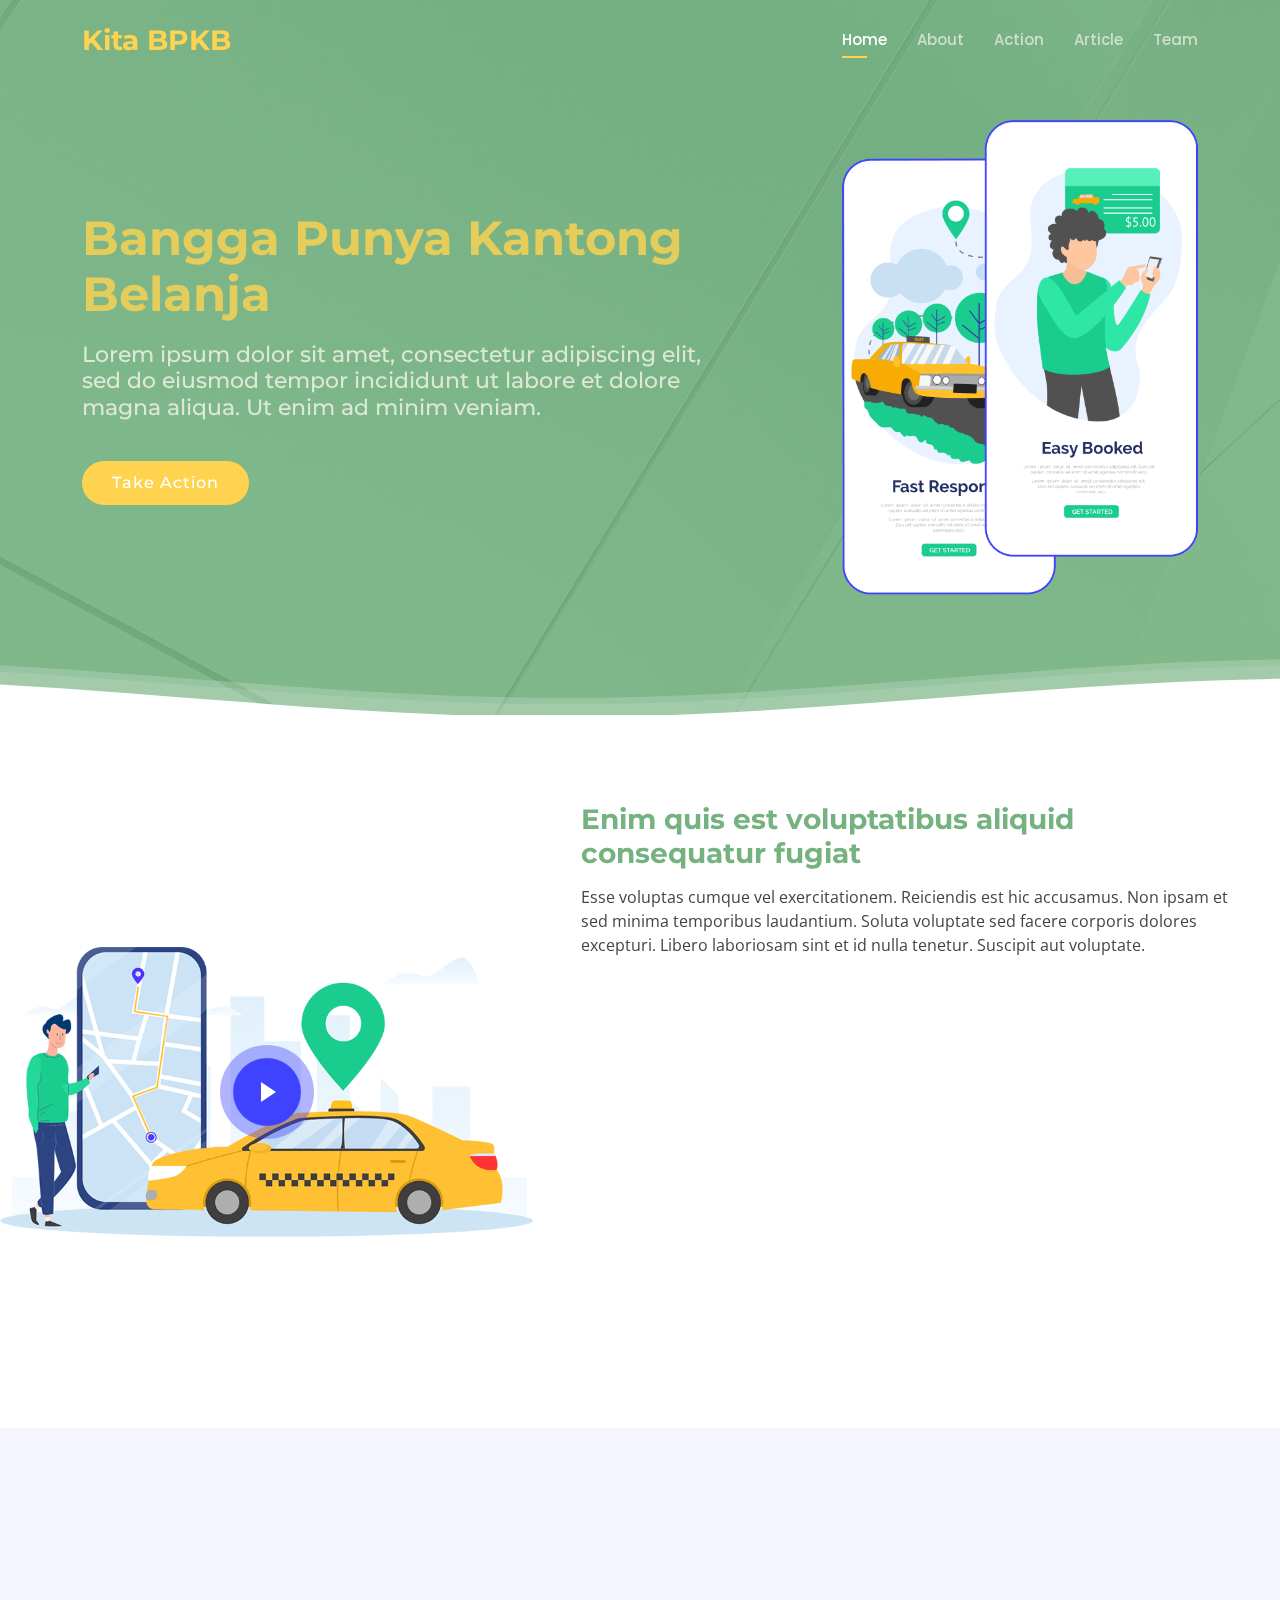
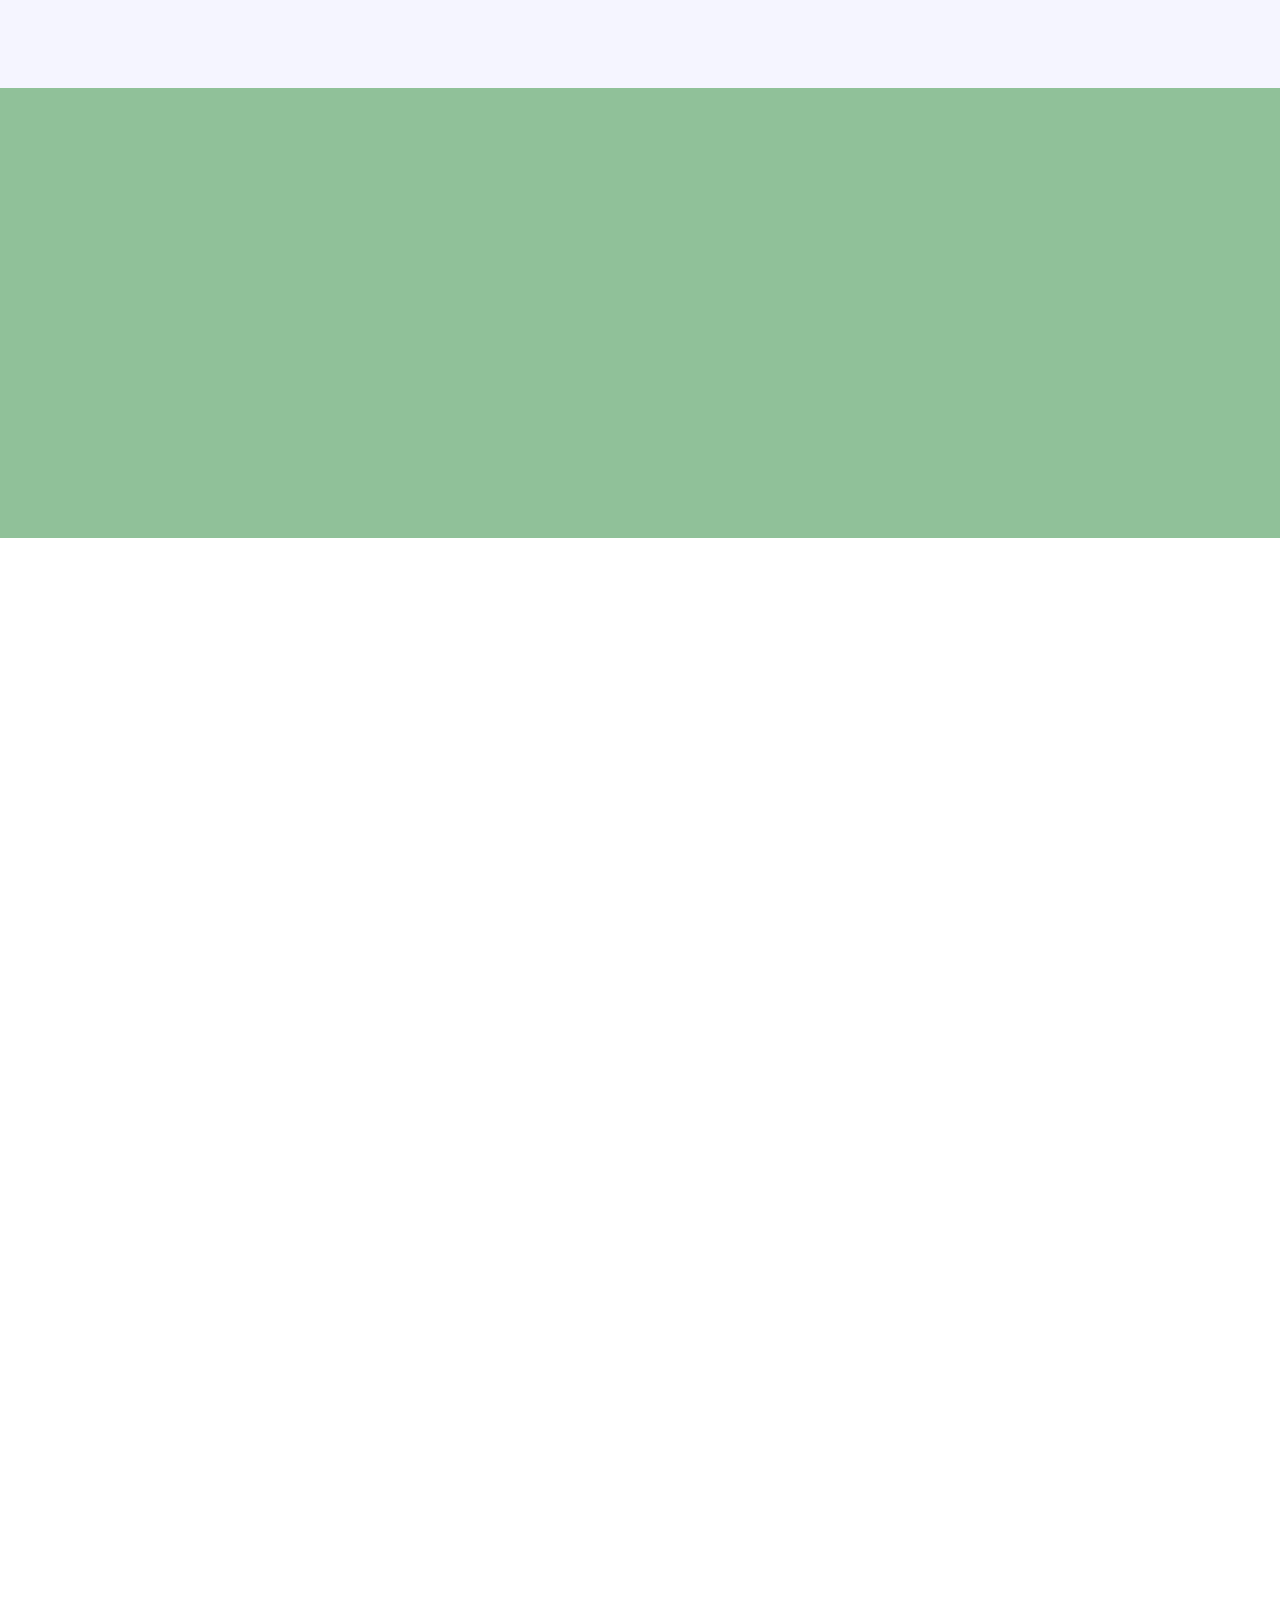
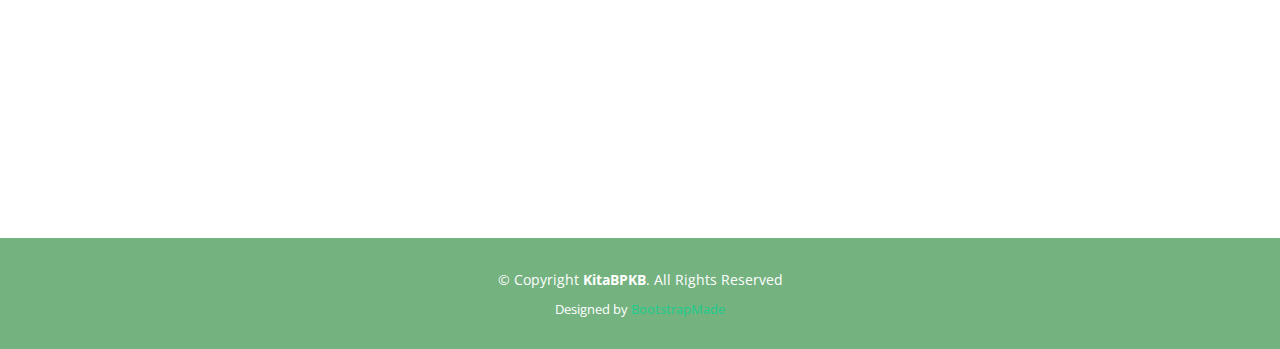
==== index.html @ fa5c8e80 "first commit" ====
<!DOCTYPE html>
<html lang="en">

<head>
  <meta charset="utf-8">
  <meta content="width=device-width, initial-scale=1.0" name="viewport">

  <title>Home-Kita BPKB</title>
  <meta content="" name="description">
  <meta content="" name="keywords">

  <!-- Favicons -->
  <link href="assets/img/favicon.png" rel="icon">
  <link href="assets/img/apple-touch-icon.png" rel="apple-touch-icon">

  <!-- Google Fonts -->
  <link href="https://fonts.googleapis.com/css?family=Open+Sans:300,300i,400,400i,600,600i,700,700i|Montserrat:300,300i,400,400i,500,500i,600,600i,700,700i|Poppins:300,300i,400,400i,500,500i,600,600i,700,700i" rel="stylesheet">

  <!-- Vendor CSS Files -->
  <link href="assets/vendor/aos/aos.css" rel="stylesheet">
  <link href="assets/vendor/bootstrap/css/bootstrap.min.css" rel="stylesheet">
  <link href="assets/vendor/bootstrap-icons/bootstrap-icons.css" rel="stylesheet">
  <link href="assets/vendor/boxicons/css/boxicons.min.css" rel="stylesheet">
  <link href="assets/vendor/glightbox/css/glightbox.min.css" rel="stylesheet">
  <link href="assets/vendor/remixicon/remixicon.css" rel="stylesheet">
  <link href="assets/vendor/swiper/swiper-bundle.min.css" rel="stylesheet">

  <!-- Template Main CSS File -->
  <link href="assets/css/style.css" rel="stylesheet">

  <!-- =======================================================
  * Template Name: Bootslander - v4.7.1
  * Template URL: https://bootstrapmade.com/bootslander-free-bootstrap-landing-page-template/
  * Author: BootstrapMade.com
  * License: https://bootstrapmade.com/license/
  ======================================================== -->
</head>

<body>

  <!-- ======= Header ======= -->
  <header id="header" class="fixed-top d-flex align-items-center header-transparent">
    <div class="container d-flex align-items-center justify-content-between">

      <div class="logo">
        <h1><a href="index.html"><span>Kita BPKB</span></a></h1>
        <!-- Uncomment below if you prefer to use an image logo -->
        <!-- <a href="index.html"><img src="assets/img/logo.png" alt="" class="img-fluid"></a>-->
      </div>

      <nav id="navbar" class="navbar">
        <ul>
          <li><a class="nav-link scrollto active" href="#hero">Home</a></li>
          <li><a class="nav-link scrollto" href="about.html">About</a></li>
          <li><a class="nav-link scrollto" href="action.html">Action</a></li>
          <li><a class="nav-link scrollto" href="article.html">Article</a></li>
          <li><a class="nav-link scrollto" href="#team">Team</a></li>
        </ul>
        <i class="bi bi-list mobile-nav-toggle"></i>
      </nav><!-- .navbar -->

    </div>
  </header><!-- End Header -->

  <!-- ======= Hero Section ======= -->
  <section id="hero">

    <div class="container">
      <div class="row justify-content-between">
        <div class="col-lg-7 pt-5 pt-lg-0 order-2 order-lg-1 d-flex align-items-center">
          <div data-aos="zoom-out">
            <h1>Bangga Punya Kantong Belanja</h1>
            <h3>Lorem ipsum dolor sit amet, consectetur adipiscing elit,
              sed do eiusmod tempor incididunt ut labore et dolore
              magna aliqua. Ut enim ad minim veniam.</h3>
            <div class="text-center text-lg-start">
              <a href="action.html" class="btn-get-started scrollto">Take Action</a>
            </div>
          </div>
        </div>
        <div class="col-lg-4 order-1 order-lg-2 hero-img" data-aos="zoom-out" data-aos-delay="300">
          <img src="assets/img/hero-img.png" class="img-fluid animated" alt="">
        </div>
      </div>
    </div>

    <svg class="hero-waves" xmlns="http://www.w3.org/2000/svg" xmlns:xlink="http://www.w3.org/1999/xlink" viewBox="0 24 150 28 " preserveAspectRatio="none">
      <defs>
        <path id="wave-path" d="M-160 44c30 0 58-18 88-18s 58 18 88 18 58-18 88-18 58 18 88 18 v44h-352z">
      </defs>
      <g class="wave1">
        <use xlink:href="#wave-path" x="50" y="3" fill="rgba(255,255,255, .1)">
      </g>
      <g class="wave2">
        <use xlink:href="#wave-path" x="50" y="0" fill="rgba(255,255,255, .2)">
      </g>
      <g class="wave3">
        <use xlink:href="#wave-path" x="50" y="9" fill="#fff">
      </g>
    </svg>

  </section><!-- End Hero -->

  <main id="main">

    <!-- ======= About Section ======= -->
    <section id="about" class="about">
      <div class="container-fluid">

        <div class="row">
          <div class="col-xl-5 col-lg-6 video-box d-flex justify-content-center align-items-stretch" data-aos="fade-right">
            <a href="https://www.youtube.com/watch?v=jDDaplaOz7Q" class="venobox play-btn mb-4" data-vbtype="video" data-autoplay="true"></a>
          </div>

          <div class="col-xl-7 col-lg-6 icon-boxes d-flex flex-column align-items-stretch justify-content-center py-5 px-lg-5" data-aos="fade-left">
            <h3>Enim quis est voluptatibus aliquid consequatur fugiat</h3>
            <p>Esse voluptas cumque vel exercitationem. Reiciendis est hic accusamus. Non ipsam et sed minima temporibus laudantium. Soluta voluptate sed facere corporis dolores excepturi. Libero laboriosam sint et id nulla tenetur. Suscipit aut voluptate.</p>

            <div class="icon-box" data-aos="zoom-in" data-aos-delay="100">
              <div class="icon"><i class="bx bx-fingerprint"></i></div>
              <h4 class="title"><a href="">Lorem Ipsum</a></h4>
              <p class="description">Voluptatum deleniti atque corrupti quos dolores et quas molestias excepturi sint occaecati cupiditate non provident</p>
            </div>

            <div class="icon-box" data-aos="zoom-in" data-aos-delay="200">
              <div class="icon"><i class="bx bx-gift"></i></div>
              <h4 class="title"><a href="">Nemo Enim</a></h4>
              <p class="description">At vero eos et accusamus et iusto odio dignissimos ducimus qui blanditiis praesentium voluptatum deleniti atque</p>
            </div>

            <div class="icon-box" data-aos="zoom-in" data-aos-delay="300">
              <div class="icon"><i class="bx bx-atom"></i></div>
              <h4 class="title"><a href="">Dine Pad</a></h4>
              <p class="description">Explicabo est voluptatum asperiores consequatur magnam. Et veritatis odit. Sunt aut deserunt minus aut eligendi omnis</p>
            </div>

          </div>
        </div>

      </div>
    </section><!-- End About Section -->

    <!-- ======= Features Section ======= -->
    <!-- End Features Section -->

    <!-- ======= Counts Section ======= -->
    <section id="counts" class="counts">
      <div class="container">

        <div class="row" data-aos="fade-up">

          <div class="col-lg-3 col-md-6">
            <div class="count-box">
              <i class="bi bi-emoji-smile"></i>
              <span data-purecounter-start="0" data-purecounter-end="232" data-purecounter-duration="1" class="purecounter"></span>
              <p>Happy Clients</p>
            </div>
          </div>

          <div class="col-lg-3 col-md-6 mt-5 mt-md-0">
            <div class="count-box">
              <i class="bi bi-journal-richtext"></i>
              <span data-purecounter-start="0" data-purecounter-end="521" data-purecounter-duration="1" class="purecounter"></span>
              <p>Projects</p>
            </div>
          </div>

          <div class="col-lg-3 col-md-6 mt-5 mt-lg-0">
            <div class="count-box">
              <i class="bi bi-headset"></i>
              <span data-purecounter-start="0" data-purecounter-end="1463" data-purecounter-duration="1" class="purecounter"></span>
              <p>Hours Of Support</p>
            </div>
          </div>

          <div class="col-lg-3 col-md-6 mt-5 mt-lg-0">
            <div class="count-box">
              <i class="bi bi-people"></i>
              <span data-purecounter-start="0" data-purecounter-end="15" data-purecounter-duration="1" class="purecounter"></span>
              <p>Hard Workers</p>
            </div>
          </div>

        </div>

      </div>
    </section><!-- End Counts Section -->

    <!-- ======= Details Section ======= -->
    <!-- End Details Section -->

    <!-- ======= Testimonials Section ======= -->
    <section id="testimonials" class="testimonials">
      <div class="container">

        <div class="testimonials-slider swiper" data-aos="fade-up" data-aos-delay="100">
          <div class="swiper-wrapper">

            <div class="swiper-slide">
              <div class="testimonial-item">
                <img src="assets/img/testimonials/arun.jpeg" class="testimonial-img" alt="">
                <h3>Arun Panrita</h3>
                <p>
                  <i class="bx bxs-quote-alt-left quote-icon-left"></i>
                  Tiap usaha kecil yang kita lakukan tentu bisa berdampak besar jika dilakukan bersama. Maka dari itu, ayo ikut campaign Bangga Punya Kantong Belanja!
                  <i class="bx bxs-quote-alt-right quote-icon-right"></i>
                </p>
              </div>
            </div><!-- End testimonial item -->

            <div class="swiper-slide">
              <div class="testimonial-item">
                <img src="assets/img/testimonials/bayu.jpg" class="testimonial-img" alt="">
                <h3>Bayu Hagai Baharrudin Yoesoef</h3>
                <p>
                  <i class="bx bxs-quote-alt-left quote-icon-left"></i>
                  Ayo kurangi penggunaan plastik dengan kantong belanja, No plastik, asik kok!
                  <i class="bx bxs-quote-alt-right quote-icon-right"></i>
                </p>
              </div>
            </div><!-- End testimonial item -->

            <div class="swiper-slide">
              <div class="testimonial-item">
                <img src="assets/img/testimonials/dyah.jpg" class="testimonial-img" alt="">
                <h3>Dewa Ayu Putu Dyah Widya Damayanti</h3>
                <p>
                  <i class="bx bxs-quote-alt-left quote-icon-left"></i>
                  Beralih menggunakan kantong belanja merupakan salah satu solusinya untuk bahaya dari kantong plastik sekali pakai. Kita semua dapat memulainya bersama, mulai hari ini, mulai dari sini, untuk bumi yang lebih baik.
                  <i class="bx bxs-quote-alt-right quote-icon-right"></i>
                </p>
              </div>
            </div><!-- End testimonial item -->

            <div class="swiper-slide">
              <div class="testimonial-item">
                <img src="assets/img/testimonials/rizkina.jpg" class="testimonial-img" alt="">
                <h3>Rizkina Hayyuni Putri</h3>
                <p>
                  <i class="bx bxs-quote-alt-left quote-icon-left"></i>
                  Aksi ini akan sangat bermanfaat untuk kamu, saya dan kita semua yang tinggal dan sangat memiliki ketergantungan terhadap bumi ini. Kalo bukan kita siapa lagi? Kalo bukan sekarang kapan lagi?
                  <i class="bx bxs-quote-alt-right quote-icon-right"></i>
                </p>
              </div>
            </div><!-- End testimonial item -->

            <div class="swiper-slide">
              <div class="testimonial-item">
                <img src="assets/img/testimonials/testimonials-5.jpg" class="testimonial-img" alt="">
                <h3>John Larson</h3>
                <h4>Entrepreneur</h4>
                <p>
                  <i class="bx bxs-quote-alt-left quote-icon-left"></i>
                  Quis quorum aliqua sint quem legam fore sunt eram irure aliqua veniam tempor noster veniam enim culpa labore duis sunt culpa nulla illum cillum fugiat legam esse veniam culpa fore nisi cillum quid.
                  <i class="bx bxs-quote-alt-right quote-icon-right"></i>
                </p>
              </div>
            </div><!-- End testimonial item -->

          </div>
          <div class="swiper-pagination"></div>
        </div>

      </div>
    </section><!-- End Testimonials Section -->

    <!-- ======= Team Section ======= -->
    <section id="team" class="team">
      <div class="container">

        <div class="section-title" data-aos="fade-up">
          <h2>Team</h2>
          <p>Kelompok 7</p>
        </div>

        <div class="row" data-aos="fade-left">

          <div class="col-lg-3 col-md-6">
            <div class="member" data-aos="zoom-in" data-aos-delay="100">
              <div class="pic"><img src="assets/img/team/tias.png" class="img-fluid" alt=""></div>
              <div class="member-info">
                <h4>Heri Prasetyoning Tias </h4>
                <span>Kakak Pendamping</span>
                <div class="social">
                  <a href="https://instagram.com/heriprasetyoning"><i class="bi bi-instagram"></i></a>
                  <a href="https://www.linkedin.com/in/heriprasetyoningtias/"><i class="bi bi-linkedin"></i></a>
                </div>
              </div>
            </div>
          </div>

          <div class="col-lg-3 col-md-6 mt-5 mt-md-0">
            <div class="member" data-aos="zoom-in" data-aos-delay="200">
              <div class="pic"><img src="assets/img/team/widi.jpg" class="img-fluid" alt=""></div>
              <div class="member-info">
                <h4>Widi Raihannisa</h4>
                <span>Divisi Skretariat</span>
                <div class="social">
                  <a href="https://instagram.com/widiraihann"><i class="bi bi-instagram"></i></a>
                  <a href="https://www.linkedin.com/in/widi-raihannisa-482a79229"><i class="bi bi-linkedin"></i></a>
                </div>
              </div>
            </div>
          </div>

          <div class="col-lg-3 col-md-6 mt-5 mt-lg-0">
            <div class="member" data-aos="zoom-in" data-aos-delay="300">
              <div class="pic"><img src="assets/img/team/maulana.png" class="img-fluid" alt=""></div>
              <div class="member-info">
                <h4>Muhammad Wahyu Maulana Fajri</h4>
                <span>Divisi Skretariat</span>
                <div class="social">
                  <a href="https://instagram.com/maul_ahlan"><i class="bi bi-instagram"></i></a>
                  <a href="https://www.linkedin.com/in/muhammad-wahyu-maulana-fajri-ab921b20b"><i class="bi bi-linkedin"></i></a>
                </div>
              </div>
            </div>
          </div>

          <div class="col-lg-3 col-md-6 mt-5 mt-lg-0">
            <div class="member" data-aos="zoom-in" data-aos-delay="400">
              <div class="pic"><img src="assets/img/team/dyah.png" class="img-fluid" alt=""></div>
              <div class="member-info">
                <h4>Dewa Ayu Putu Dyah Widya Damayanti</h4>
                <span>Divisi Program & Campaign</span>
                <div class="social">
                  <a href="https://instagram.com/dyahwidyadamayanti"><i class="bi bi-instagram"></i></a>
                  <a href="https://www.linkedin.com/in/dyah-widya-damayanti-30663021a/"><i class="bi bi-linkedin"></i></a>
                </div>
              </div>
            </div>
          </div>

        </div>
        <br>
        <div class="row" data-aos="fade-left">

          <div class="col-lg-3 col-md-6">
            <div class="member" data-aos="zoom-in" data-aos-delay="100">
              <div class="pic"><img src="assets/img/team/ulfa.png" class="img-fluid" alt=""></div>
              <div class="member-info">
                <h4>Ulfa</h4>
                <span>Divisi Program & Campaign</span>
                <div class="social">
                  <a href="#"><i class="bi bi-instagram"></i></a>
                  <a href="#"><i class="bi bi-linkedin"></i></a>
                </div>
              </div>
            </div>
          </div>

          <div class="col-lg-3 col-md-6 mt-5 mt-md-0">
            <div class="member" data-aos="zoom-in" data-aos-delay="200">
              <div class="pic"><img src="assets/img/team/teni.png" class="img-fluid" alt=""></div>
              <div class="member-info">
                <h4>Teni</h4>
                <span>Divisi Program & Campaign</span>
                <div class="social">
                  <a href="#"><i class="bi bi-instagram"></i></a>
                  <a href="#"><i class="bi bi-linkedin"></i></a>
                </div>
              </div>
            </div>
          </div>

          <div class="col-lg-3 col-md-6 mt-5 mt-lg-0">
            <div class="member" data-aos="zoom-in" data-aos-delay="300">
              <div class="pic"><img src="assets/img/team/bayu.jpg" class="img-fluid" alt=""></div>
              <div class="member-info">
                <h4>Bayu Hagai Baharrudin Yoesoef</h4>
                <span>Divisi Program & Campaign</span>
                <div class="social">
                  <a href="https://instagram.com/bayu.hagai"><i class="bi bi-instagram"></i></a>
                  <a href="https://www.linkedin.com/in/bayuhg"><i class="bi bi-linkedin"></i></a>
                </div>
              </div>
            </div>
          </div>

          <div class="col-lg-3 col-md-6 mt-5 mt-lg-0">
            <div class="member" data-aos="zoom-in" data-aos-delay="400">
              <div class="pic"><img src="assets/img/team/arun.png" class="img-fluid" alt=""></div>
              <div class="member-info">
                <h4>Arun Panrita</h4>
                <span>Divisi Content Creator</span>
                <div class="social">
                  <a href="https://www.instagram.com/arunway_/"><i class="bi bi-instagram"></i></a>
                  <a href="https://id.linkedin.com/in/arun-panrita-arifin-01a0a31b7"><i class="bi bi-linkedin"></i></a>
                </div>
              </div>
            </div>
          </div>

        </div>
      <br>
        <div class="row" data-aos="fade-left">
          <div class="col-lg-3 col-md-6">
            <div class="member" data-aos="zoom-in" data-aos-delay="100">
              <div class="pic"><img src="assets/img/team/wiguna.png" class="img-fluid" alt=""></div>
              <div class="member-info">
                <h4>Wiguna Yanas Arifandi</h4>
                <span>Divisi Content Creator</span>
                <div class="social">
                  <a href="https://www.instagram.com/wiguna_yanas/"><i class="bi bi-instagram"></i></a>
                  <a href="https://www.linkedin.com/in/wiguna-yanas-arifandi-415136157/"><i class="bi bi-linkedin"></i></a>
                </div>
              </div>
            </div>
          </div>
          <div class="col-lg-3 col-md-6">
            <div class="member" data-aos="zoom-in" data-aos-delay="100">
              <div class="pic"><img src="assets/img/team/rizkina.png" class="img-fluid" alt=""></div>
              <div class="member-info">
                <h4>Rizkina Hayyuni Putri</h4>
                <span>Divisi Website & IT Development</span>
                <div class="social">
                  <a href="https://www.instagram.com/rizkina_putrii/"><i class="bi bi-instagram"></i></a>
                  <a href="https://linkedin.com/in/rizkina-hayyuni/"><i class="bi bi-linkedin"></i></a>
                </div>
              </div>
            </div>
          </div>
        </div>
    </section><!-- End Team Section -->

    <!-- ======= Contact Section ======= -->
    <!-- End Contact Section -->

  </main><!-- End #main -->

  <!-- ======= Footer ======= -->
  <footer id="footer">
    <div class="container">
      <div class="copyright">
        &copy; Copyright <strong><span>KitaBPKB</span></strong>. All Rights Reserved
      </div>
      <div class="credits">
        <!-- All the links in the footer should remain intact. -->
        <!-- You can delete the links only if you purchased the pro version. -->
        <!-- Licensing information: https://bootstrapmade.com/license/ -->
        <!-- Purchase the pro version with working PHP/AJAX contact form: https://bootstrapmade.com/bootslander-free-bootstrap-landing-page-template/ -->
        Designed by <a href="https://bootstrapmade.com/">BootstrapMade</a>
      </div>
    </div>
  </footer><!-- End Footer -->

  <a href="#" class="back-to-top d-flex align-items-center justify-content-center"><i class="bi bi-arrow-up-short"></i></a>
  <div id="preloader"></div>

  <!-- Vendor JS Files -->
  <script src="assets/vendor/purecounter/purecounter.js"></script>
  <script src="assets/vendor/aos/aos.js"></script>
  <script src="assets/vendor/bootstrap/js/bootstrap.bundle.min.js"></script>
  <script src="assets/vendor/glightbox/js/glightbox.min.js"></script>
  <script src="assets/vendor/swiper/swiper-bundle.min.js"></script>
  <script src="assets/vendor/php-email-form/validate.js"></script>

  <!-- Template Main JS File -->
  <script src="assets/js/main.js"></script>

</body>

</html>
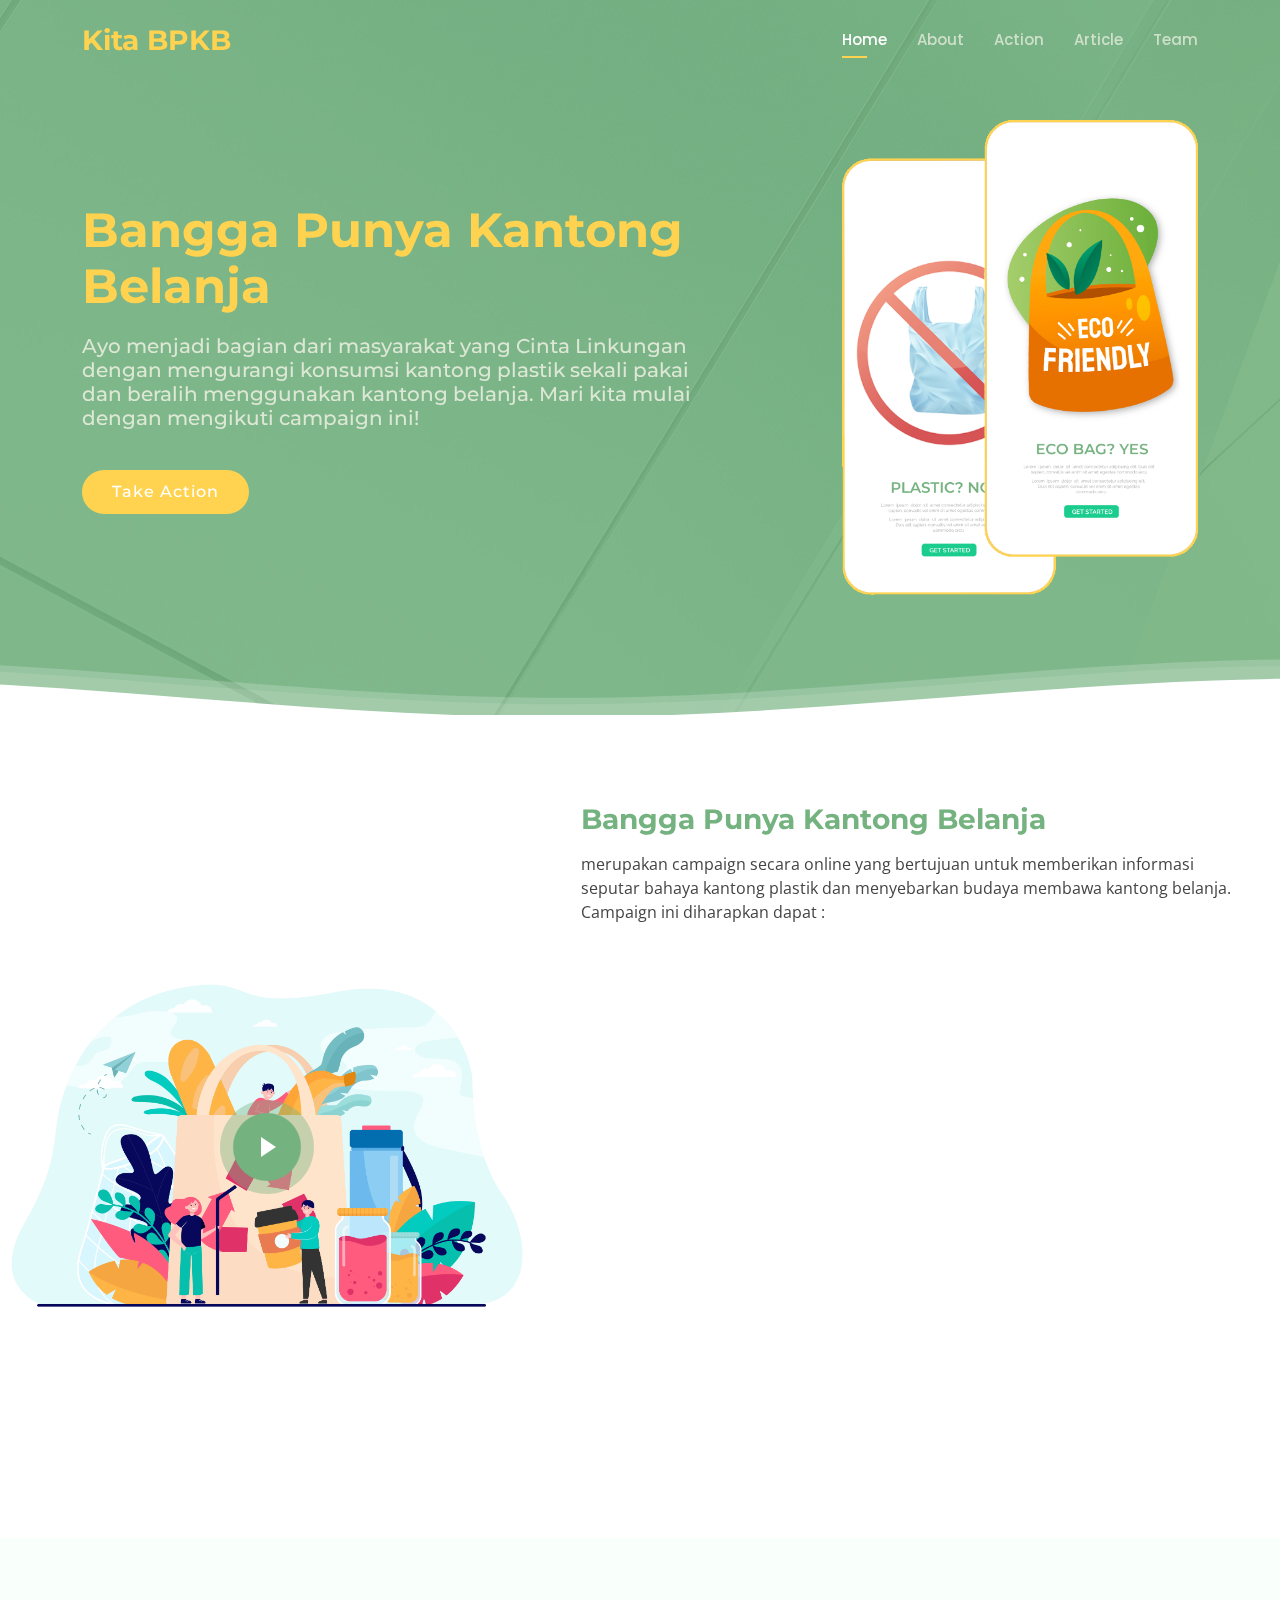
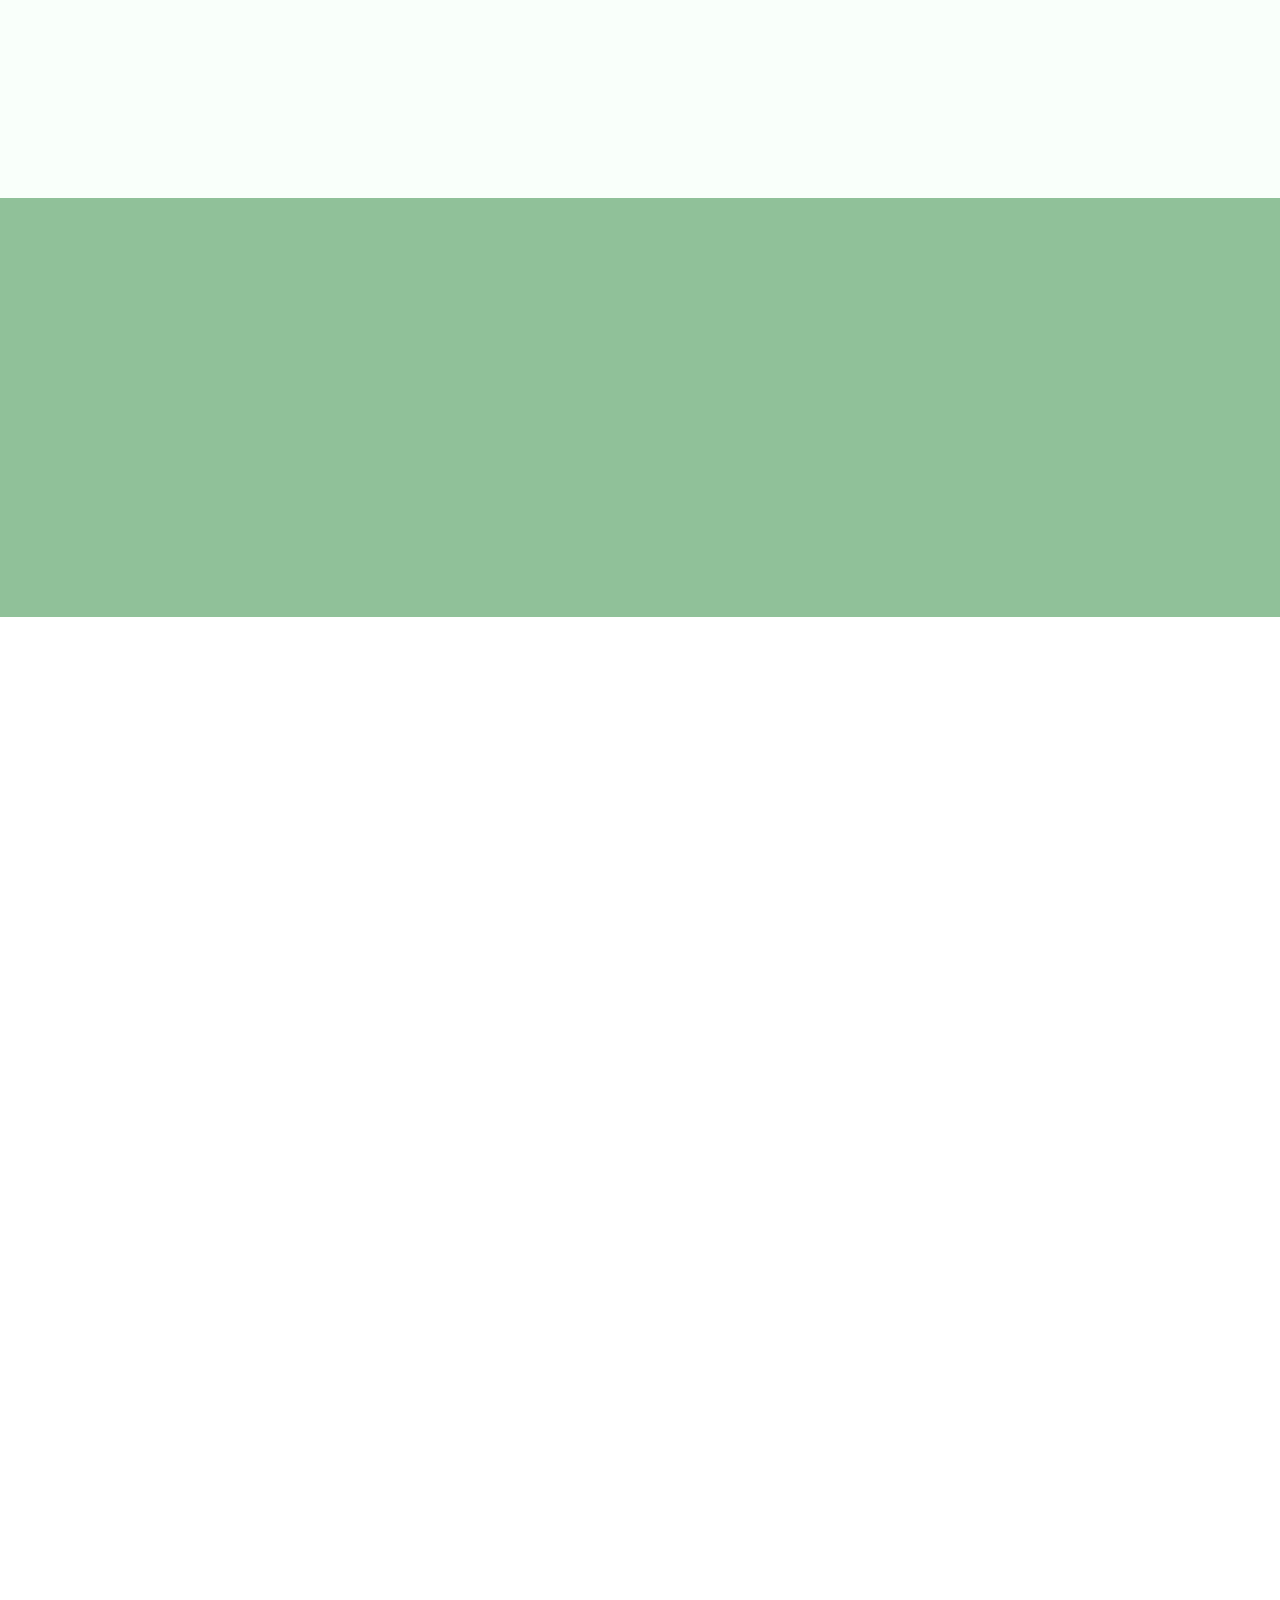
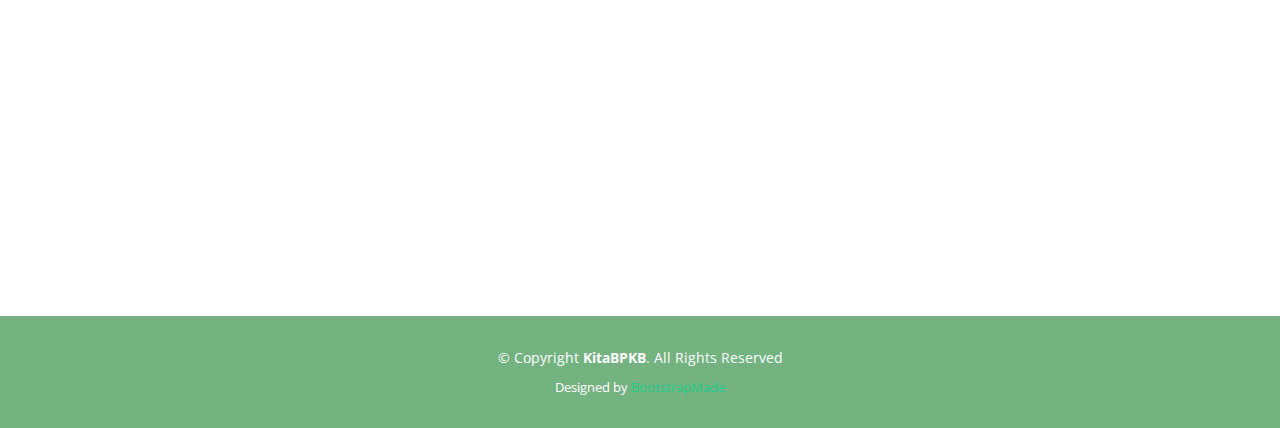
==== commit ad9f76ae: "complete all designs and information" ====
--- a/index.html
+++ b/index.html
@@ -70,9 +70,8 @@
         <div class="col-lg-7 pt-5 pt-lg-0 order-2 order-lg-1 d-flex align-items-center">
           <div data-aos="zoom-out">
             <h1>Bangga Punya Kantong Belanja</h1>
-            <h3>Lorem ipsum dolor sit amet, consectetur adipiscing elit,
-              sed do eiusmod tempor incididunt ut labore et dolore
-              magna aliqua. Ut enim ad minim veniam.</h3>
+            <h3>Ayo menjadi bagian dari masyarakat yang Cinta Linkungan dengan mengurangi konsumsi kantong plastik sekali pakai dan 
+              beralih menggunakan kantong belanja. Mari kita mulai dengan mengikuti campaign ini!</h3>
             <div class="text-center text-lg-start">
               <a href="action.html" class="btn-get-started scrollto">Take Action</a>
             </div>
@@ -109,29 +108,41 @@
 
         <div class="row">
           <div class="col-xl-5 col-lg-6 video-box d-flex justify-content-center align-items-stretch" data-aos="fade-right">
-            <a href="https://www.youtube.com/watch?v=jDDaplaOz7Q" class="venobox play-btn mb-4" data-vbtype="video" data-autoplay="true"></a>
+            <a href="https://www.youtube.com/watch?v=EKRm9Id6mmA" target="_blank" class="venobox play-btn mb-4" data-vbtype="video" data-autoplay="true"></a>
           </div>
 
           <div class="col-xl-7 col-lg-6 icon-boxes d-flex flex-column align-items-stretch justify-content-center py-5 px-lg-5" data-aos="fade-left">
-            <h3>Enim quis est voluptatibus aliquid consequatur fugiat</h3>
-            <p>Esse voluptas cumque vel exercitationem. Reiciendis est hic accusamus. Non ipsam et sed minima temporibus laudantium. Soluta voluptate sed facere corporis dolores excepturi. Libero laboriosam sint et id nulla tenetur. Suscipit aut voluptate.</p>
+            <h3>Bangga Punya Kantong Belanja</h3>
+            <p>merupakan campaign secara online yang bertujuan untuk memberikan informasi seputar bahaya kantong plastik dan 
+              menyebarkan budaya membawa kantong belanja.
+              Campaign ini diharapkan dapat :</p>
 
             <div class="icon-box" data-aos="zoom-in" data-aos-delay="100">
-              <div class="icon"><i class="bx bx-fingerprint"></i></div>
-              <h4 class="title"><a href="">Lorem Ipsum</a></h4>
-              <p class="description">Voluptatum deleniti atque corrupti quos dolores et quas molestias excepturi sint occaecati cupiditate non provident</p>
+              <div class="icon"><i class="bx bx-no-entry"></i></div>
+              <h4 class="title"><a href="">Mengedukasi masyarakat tentang bahaya kantong plastik</a></h4>
+              <p class="description">
+                Salah satu penyebab utama perubahan iklim adalah plastik, salah satu plastik yang sering dipakai oleh masyarakat  
+                adalah kantong plastik. Sampah plastik seperti kantong plastik memerlukan waktu 10-450 tahun untuk terurai. Tentunya 
+                dalam waktu yang sangat lama tersebut banyak sekali bahaya yang dapat terjadi akibat sampah kantong plastik tersebut.
+              </p>
             </div>
 
             <div class="icon-box" data-aos="zoom-in" data-aos-delay="200">
-              <div class="icon"><i class="bx bx-gift"></i></div>
-              <h4 class="title"><a href="">Nemo Enim</a></h4>
-              <p class="description">At vero eos et accusamus et iusto odio dignissimos ducimus qui blanditiis praesentium voluptatum deleniti atque</p>
+              <div class="icon"><i class="bx bx-shopping-bag"></i></div>
+              <h4 class="title"><a href="">Mengajak masyarakat untuk memiliki kantong belanja</a></h4>
+              <p class="description">
+                Kantong belanja adalah solusi untuk menghindari dan mengurangi bahaya sampah kantong plastik di masa depan. Dengan 
+                membawa kantong belanja sendiri pada saat berbelanja tentu saja akan mengurangi penggunaan kantong plastik sekali pakai.
+              </p>
             </div>
 
             <div class="icon-box" data-aos="zoom-in" data-aos-delay="300">
-              <div class="icon"><i class="bx bx-atom"></i></div>
-              <h4 class="title"><a href="">Dine Pad</a></h4>
-              <p class="description">Explicabo est voluptatum asperiores consequatur magnam. Et veritatis odit. Sunt aut deserunt minus aut eligendi omnis</p>
+              <div class="icon"><i class="bx bx-shape-circle"></i></div>
+              <h4 class="title"><a href="">Menanamkan budaya membawa kantong belanja</a></h4>
+              <p class="description">
+                Apabila masyarakat sudah terbiasa menggunakan kantong belanja maka hal tersebut tentu saja akan memberikan dampak 
+                yang sangat baik bagi bumi kita di masa depan.
+              </p>
             </div>
 
           </div>
@@ -151,33 +162,33 @@
 
           <div class="col-lg-3 col-md-6">
             <div class="count-box">
-              <i class="bi bi-emoji-smile"></i>
-              <span data-purecounter-start="0" data-purecounter-end="232" data-purecounter-duration="1" class="purecounter"></span>
-              <p>Happy Clients</p>
+              <i class="bi bi-instagram"></i>
+              <span data-purecounter-start="0" data-purecounter-end="39" data-purecounter-duration="1" class="purecounter"></span>
+              <p>Followers</p>
             </div>
           </div>
 
           <div class="col-lg-3 col-md-6 mt-5 mt-md-0">
             <div class="count-box">
-              <i class="bi bi-journal-richtext"></i>
-              <span data-purecounter-start="0" data-purecounter-end="521" data-purecounter-duration="1" class="purecounter"></span>
-              <p>Projects</p>
+              <i class="bi bi-heart"></i>
+              <span data-purecounter-start="0" data-purecounter-end="100" data-purecounter-duration="1" class="purecounter"></span>
+              <p>Likes</p>
             </div>
           </div>
 
           <div class="col-lg-3 col-md-6 mt-5 mt-lg-0">
             <div class="count-box">
-              <i class="bi bi-headset"></i>
-              <span data-purecounter-start="0" data-purecounter-end="1463" data-purecounter-duration="1" class="purecounter"></span>
-              <p>Hours Of Support</p>
+              <i class="bi bi-eye"></i>
+              <span data-purecounter-start="0" data-purecounter-end="115" data-purecounter-duration="1" class="purecounter"></span>
+              <p>Views</p>
             </div>
           </div>
 
           <div class="col-lg-3 col-md-6 mt-5 mt-lg-0">
             <div class="count-box">
-              <i class="bi bi-people"></i>
-              <span data-purecounter-start="0" data-purecounter-end="15" data-purecounter-duration="1" class="purecounter"></span>
-              <p>Hard Workers</p>
+              <i class="bi bi-pencil"></i>
+              <span data-purecounter-start="0" data-purecounter-end="37" data-purecounter-duration="1" class="purecounter"></span>
+              <p>Interaction</p>
             </div>
           </div>
 
@@ -210,7 +221,7 @@
 
             <div class="swiper-slide">
               <div class="testimonial-item">
-                <img src="assets/img/testimonials/bayu.jpg" class="testimonial-img" alt="">
+                <img src="assets/img/testimonials/Bayu.jpg" class="testimonial-img" alt="">
                 <h3>Bayu Hagai Baharrudin Yoesoef</h3>
                 <p>
                   <i class="bx bxs-quote-alt-left quote-icon-left"></i>
@@ -246,12 +257,11 @@
 
             <div class="swiper-slide">
               <div class="testimonial-item">
-                <img src="assets/img/testimonials/testimonials-5.jpg" class="testimonial-img" alt="">
-                <h3>John Larson</h3>
-                <h4>Entrepreneur</h4>
+                <img src="assets/img/testimonials/Wiguna.jpg" class="testimonial-img" alt="">
+                <h3>Wiguna Yanas Arifandi</h3>
                 <p>
                   <i class="bx bxs-quote-alt-left quote-icon-left"></i>
-                  Quis quorum aliqua sint quem legam fore sunt eram irure aliqua veniam tempor noster veniam enim culpa labore duis sunt culpa nulla illum cillum fugiat legam esse veniam culpa fore nisi cillum quid.
+                  Jika kita peduli dengan lingkungan sekitar, kurangi penggunaan plastik sekali pakai. mari kita bergabung bersama dengan mengikuti campaign BPKB supaya gerakan kantong belanja ini dapat dijangkau oleh masyarakat luas.
                   <i class="bx bxs-quote-alt-right quote-icon-right"></i>
                 </p>
               </div>
@@ -291,7 +301,7 @@
 
           <div class="col-lg-3 col-md-6 mt-5 mt-md-0">
             <div class="member" data-aos="zoom-in" data-aos-delay="200">
-              <div class="pic"><img src="assets/img/team/widi.jpg" class="img-fluid" alt=""></div>
+              <div class="pic"><img src="assets/img/team/Widi.jpg" class="img-fluid" alt=""></div>
               <div class="member-info">
                 <h4>Widi Raihannisa</h4>
                 <span>Divisi Skretariat</span>
@@ -365,7 +375,7 @@
 
           <div class="col-lg-3 col-md-6 mt-5 mt-lg-0">
             <div class="member" data-aos="zoom-in" data-aos-delay="300">
-              <div class="pic"><img src="assets/img/team/bayu.jpg" class="img-fluid" alt=""></div>
+              <div class="pic"><img src="assets/img/team/Bayu.jpg" class="img-fluid" alt=""></div>
               <div class="member-info">
                 <h4>Bayu Hagai Baharrudin Yoesoef</h4>
                 <span>Divisi Program & Campaign</span>
@@ -396,7 +406,7 @@
         <div class="row" data-aos="fade-left">
           <div class="col-lg-3 col-md-6">
             <div class="member" data-aos="zoom-in" data-aos-delay="100">
-              <div class="pic"><img src="assets/img/team/wiguna.png" class="img-fluid" alt=""></div>
+              <div class="pic"><img src="assets/img/team/Wiguna.png" class="img-fluid" alt=""></div>
               <div class="member-info">
                 <h4>Wiguna Yanas Arifandi</h4>
                 <span>Divisi Content Creator</span>
--- a/assets/css/style.css
+++ b/assets/css/style.css
@@ -46,7 +46,7 @@
   position: fixed;
   top: calc(50% - 30px);
   left: calc(50% - 30px);
-  border: 6px solid #1acc8d;
+  border: 6px solid #74B27F;
   border-top-color: #d2f9eb;
   border-radius: 50%;
   width: 60px;
@@ -82,7 +82,7 @@
   right: 15px;
   bottom: 15px;
   z-index: 996;
-  background: #1acc8d;
+  background: #74B27F;
   width: 40px;
   height: 40px;
   border-radius: 50px;
@@ -94,7 +94,7 @@
   line-height: 0;
 }
 .back-to-top:hover {
-  background: #2be4a2;
+  background: #599163;
   color: #fff;
 }
 .back-to-top.active {
@@ -369,7 +369,7 @@
   font-size: 48px;
   font-weight: 700;
   line-height: 56px;
-  color: rgba(255, 211, 80, 0.8);
+  color: rgba(255, 211, 80, 1);
 }
 #hero h1 span {
   color: #fff;
@@ -378,7 +378,7 @@
 #hero h3 {
   color: rgba(245, 244, 232, 0.8);
   margin-bottom: 40px;
-  font-size: 22px;
+  font-size: 20px;
 }
 #hero .btn-get-started {
   font-family: "Montserrat", sans-serif;
@@ -683,14 +683,14 @@
   font-size: 14px;
 }
 .about .video-box {
-  background: url("../img/about.png") center center no-repeat;
+  background: url("../img/aboutt.jpg") center center no-repeat;
   background-size: contain;
   min-height: 300px;
 }
 .about .play-btn {
   width: 94px;
   height: 94px;
-  background: radial-gradient(#3f43fd 50%, rgba(63, 67, 253, 0.4) 52%);
+  background: radial-gradient(#74B27F 50%, rgba(116, 178, 127, 0.4) 52%);
   border-radius: 50%;
   display: block;
   position: absolute;
@@ -729,13 +729,13 @@
   animation-timing-function: steps;
   opacity: 1;
   border-radius: 50%;
-  border: 5px solid rgba(63, 67, 253, 0.7);
+  border: 5px solid rgba(116, 178, 127, 0.7);
   top: -15%;
   left: -15%;
   background: rgba(198, 16, 0, 0);
 }
 .about .play-btn:hover::after {
-  border-left: 15px solid #3f43fd;
+  border-left: 15px solid #74B27F;
   transform: scale(20);
 }
 .about .play-btn:hover::before {
@@ -815,7 +815,7 @@
 # Counts
 --------------------------------------------------------------*/
 .counts {
-  background: #f5f5ff;
+  background: #f9fffa;
   padding: 70px 0 60px;
 }
 .counts .count-box {
@@ -879,7 +879,7 @@
   padding-right: 4px;
   color: rgb(20, 155, 108);
 }
-.details .content p:last-child {
+.details  .content p:last-child {
   margin-bottom: 0;
 }
 
@@ -1136,7 +1136,7 @@
   transition: 0.3s;
 }
 .pricing .btn-buy:hover {
-  background: rgb(20, 151, 105);
+  background: #599163;
 }
 .pricing .featured h3 {
   color: #fff;
@@ -1479,4 +1479,4 @@
   #footer .footer-top .footer-info {
     margin: -20px 0 30px 0;
   }
-}+}
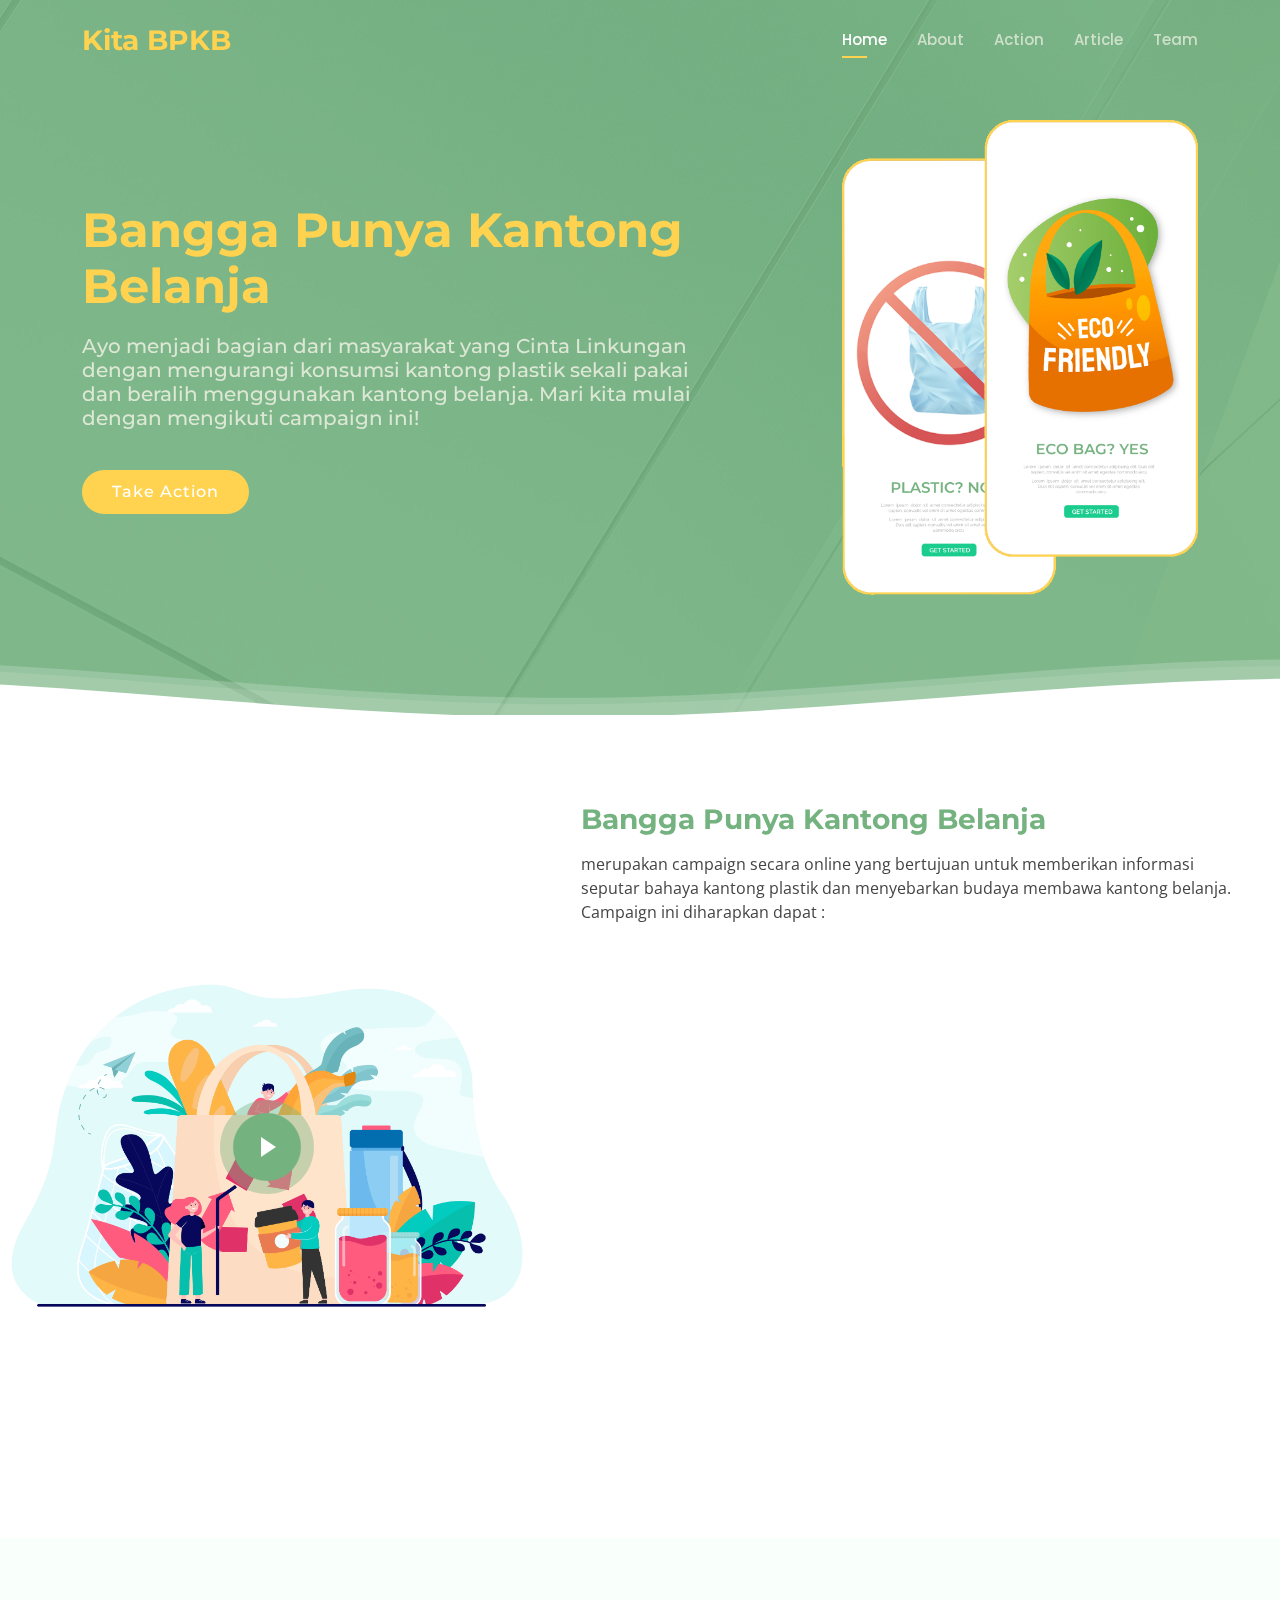
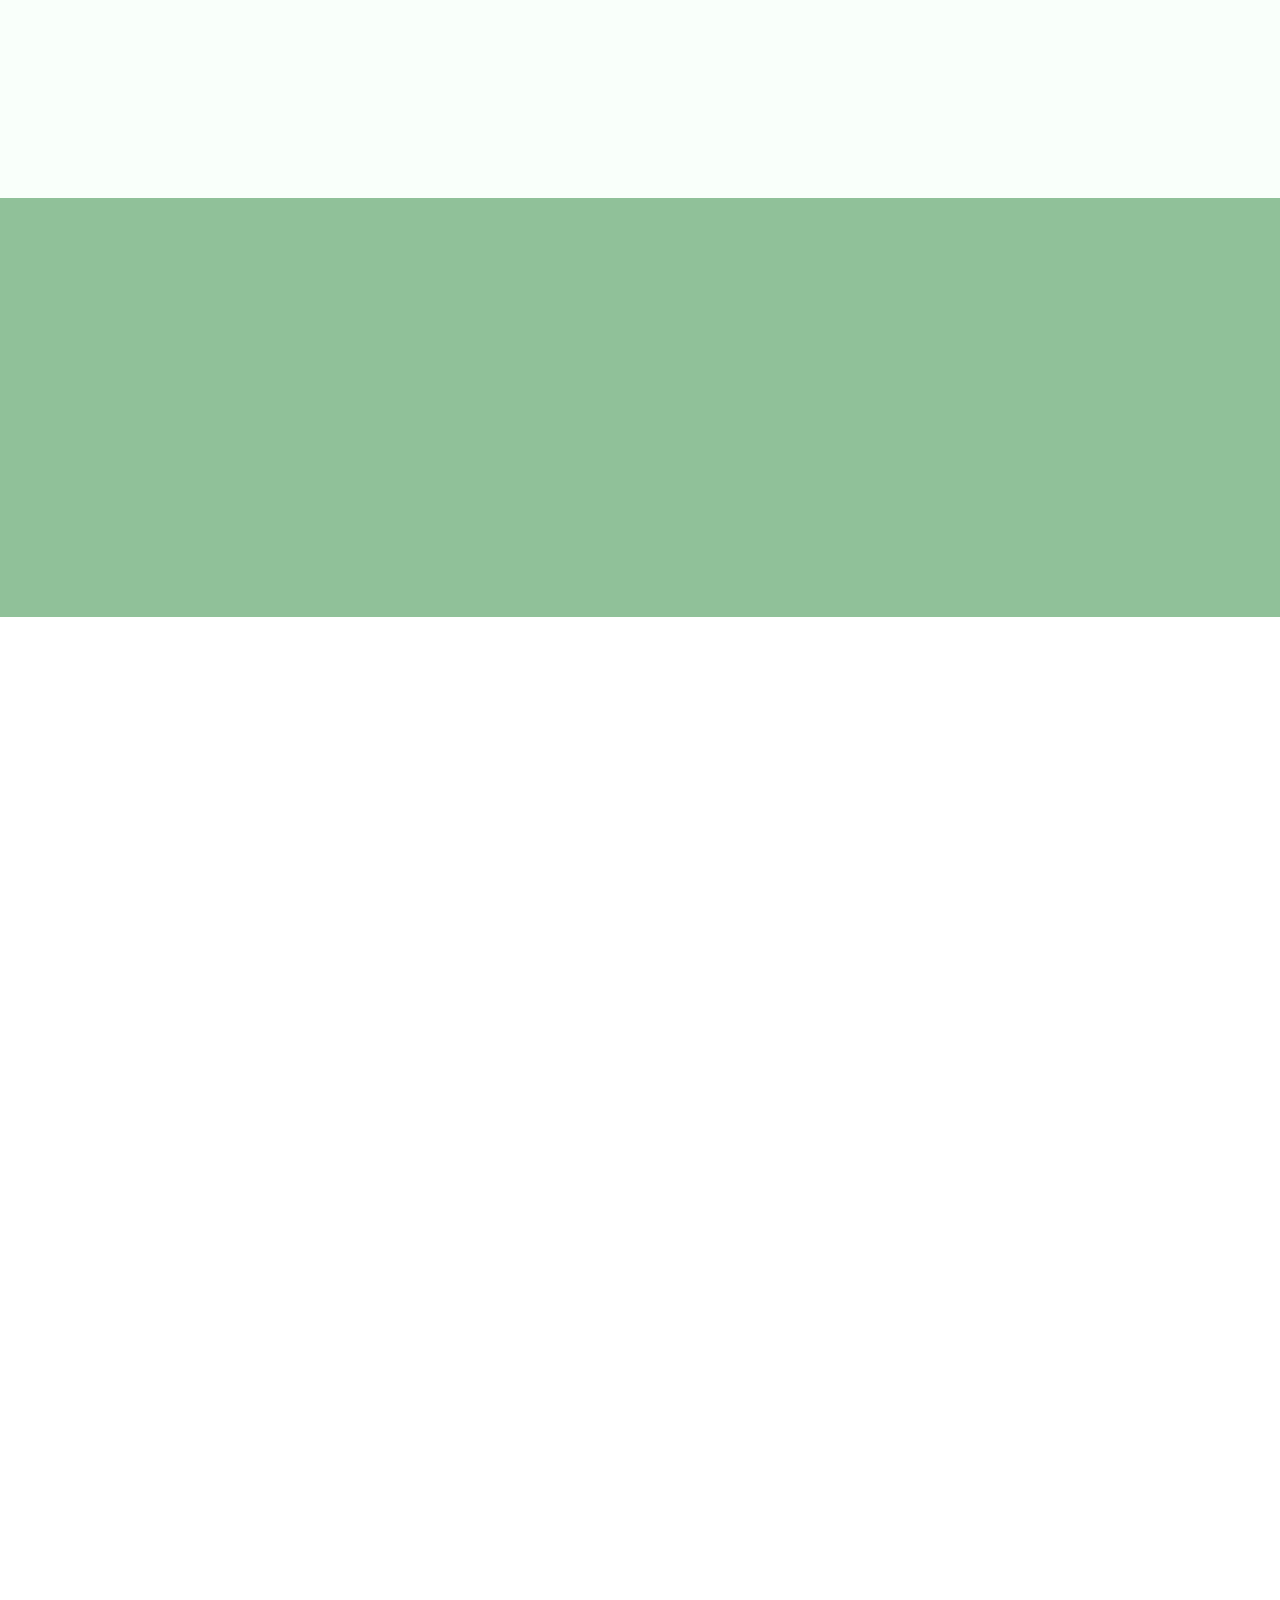
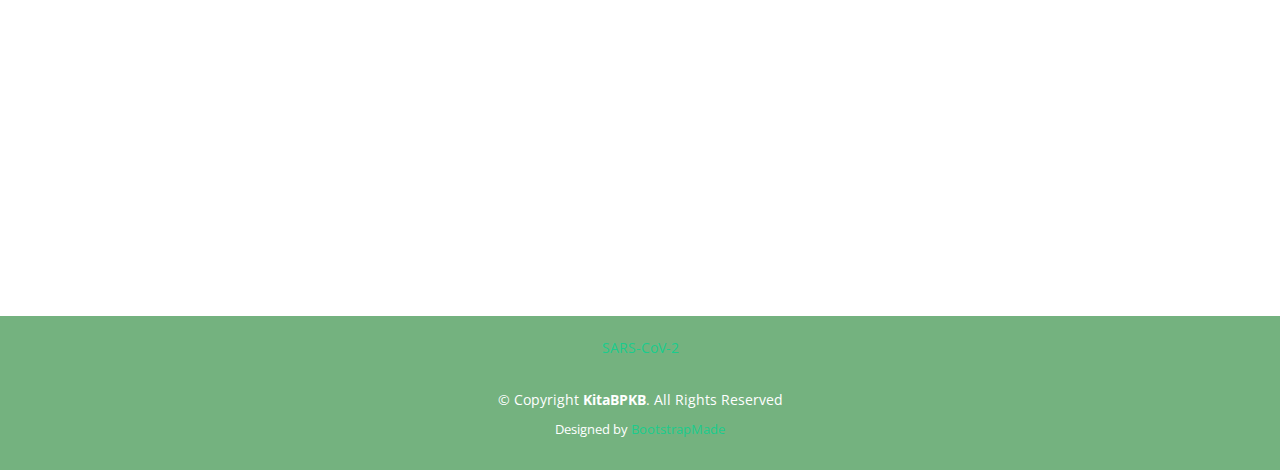
==== commit 7784eeac: "add visitor counters" ====
--- a/index.html
+++ b/index.html
@@ -163,7 +163,7 @@
           <div class="col-lg-3 col-md-6">
             <div class="count-box">
               <i class="bi bi-instagram"></i>
-              <span data-purecounter-start="0" data-purecounter-end="39" data-purecounter-duration="1" class="purecounter"></span>
+              <span data-purecounter-start="0" data-purecounter-end="41" data-purecounter-duration="1" class="purecounter"></span>
               <p>Followers</p>
             </div>
           </div>
@@ -171,7 +171,7 @@
           <div class="col-lg-3 col-md-6 mt-5 mt-md-0">
             <div class="count-box">
               <i class="bi bi-heart"></i>
-              <span data-purecounter-start="0" data-purecounter-end="100" data-purecounter-duration="1" class="purecounter"></span>
+              <span data-purecounter-start="0" data-purecounter-end="197" data-purecounter-duration="1" class="purecounter"></span>
               <p>Likes</p>
             </div>
           </div>
@@ -179,7 +179,7 @@
           <div class="col-lg-3 col-md-6 mt-5 mt-lg-0">
             <div class="count-box">
               <i class="bi bi-eye"></i>
-              <span data-purecounter-start="0" data-purecounter-end="115" data-purecounter-duration="1" class="purecounter"></span>
+              <span data-purecounter-start="0" data-purecounter-end="205" data-purecounter-duration="1" class="purecounter"></span>
               <p>Views</p>
             </div>
           </div>
@@ -193,6 +193,11 @@
           </div>
 
         </div>
+        <!-- <div class="row" data-aos="fade-up">
+          <div class="col-lg-10 col-md-6">
+            
+          </div>
+        </div> -->
 
       </div>
     </section><!-- End Counts Section -->
@@ -304,7 +309,7 @@
               <div class="pic"><img src="assets/img/team/Widi.jpg" class="img-fluid" alt=""></div>
               <div class="member-info">
                 <h4>Widi Raihannisa</h4>
-                <span>Divisi Skretariat</span>
+                <span>Divisi Sekretariat</span>
                 <div class="social">
                   <a href="https://instagram.com/widiraihann"><i class="bi bi-instagram"></i></a>
                   <a href="https://www.linkedin.com/in/widi-raihannisa-482a79229"><i class="bi bi-linkedin"></i></a>
@@ -318,7 +323,7 @@
               <div class="pic"><img src="assets/img/team/maulana.png" class="img-fluid" alt=""></div>
               <div class="member-info">
                 <h4>Muhammad Wahyu Maulana Fajri</h4>
-                <span>Divisi Skretariat</span>
+                <span>Divisi Sekretariat</span>
                 <div class="social">
                   <a href="https://instagram.com/maul_ahlan"><i class="bi bi-instagram"></i></a>
                   <a href="https://www.linkedin.com/in/muhammad-wahyu-maulana-fajri-ab921b20b"><i class="bi bi-linkedin"></i></a>
@@ -441,6 +446,11 @@
   <!-- ======= Footer ======= -->
   <footer id="footer">
     <div class="container">
+      <br>
+      <div class="text-center">
+        <a href='https://www.symptoma.cz/cs/info/covid-19#info'>SARS-CoV-2</a> <script type='text/javascript' src='https://www.freevisitorcounters.com/auth.php?id=cea1210e75bdba047a240559a74f1d7c809a4fd3'></script>
+        <script type="text/javascript" src="https://www.freevisitorcounters.com/en/home/counter/919361/t/7"></script>
+      </div>
       <div class="copyright">
         &copy; Copyright <strong><span>KitaBPKB</span></strong>. All Rights Reserved
       </div>
--- a/assets/css/style.css
+++ b/assets/css/style.css
@@ -573,6 +573,15 @@
   font-family: "Poppins", sans-serif;
   color: #74B27F;
 }
+.sec-title p {
+  margin: 0;
+  margin: 0;
+  font-size: 25px;
+  font-weight: 700;
+  text-transform: uppercase;
+  font-family: "Poppins", sans-serif;
+  color: #74B27F;
+}
 
 /*--------------------------------------------------------------
 # Breadcrumbs
@@ -683,7 +692,7 @@
   font-size: 14px;
 }
 .about .video-box {
-  background: url("../img/aboutt.jpg") center center no-repeat;
+  background: url("../img/about.jpg") center center no-repeat;
   background-size: contain;
   min-height: 300px;
 }
@@ -1347,6 +1356,55 @@
 }
 
 /*--------------------------------------------------------------
+# Article
+--------------------------------------------------------------*/
+.article {
+  padding: 40px 0 0 0;
+}
+
+.article p{
+  text-align: justify;
+  text-justify: inter-word;
+}
+
+.article h3 {
+  font-size: 20px;
+  font-weight: 700;
+  color: #74B27F;
+  margin-bottom: 15px;
+}
+
+.article h5 {
+  font-size: 16px;
+  font-weight: 700;
+  margin-bottom: 15px;
+}
+
+.sec-title p {
+  margin: 0;
+  margin: 0;
+  font-size: 25px;
+  font-weight: 700;
+  text-transform: none;
+  font-family: "Poppins", sans-serif;
+  color: #74B27F;
+}
+
+.imgsource {
+  position: relative;
+}
+
+/* Bottom right text */
+.imgsource .text-block {
+  position: absolute;
+  bottom: 1px;
+  right: 5px;
+  background-color: rgba(0, 0, 0, 0.7);
+  color: white;
+  font-size: 11px;
+}
+
+/*--------------------------------------------------------------
 # Footer
 --------------------------------------------------------------*/
 #footer {
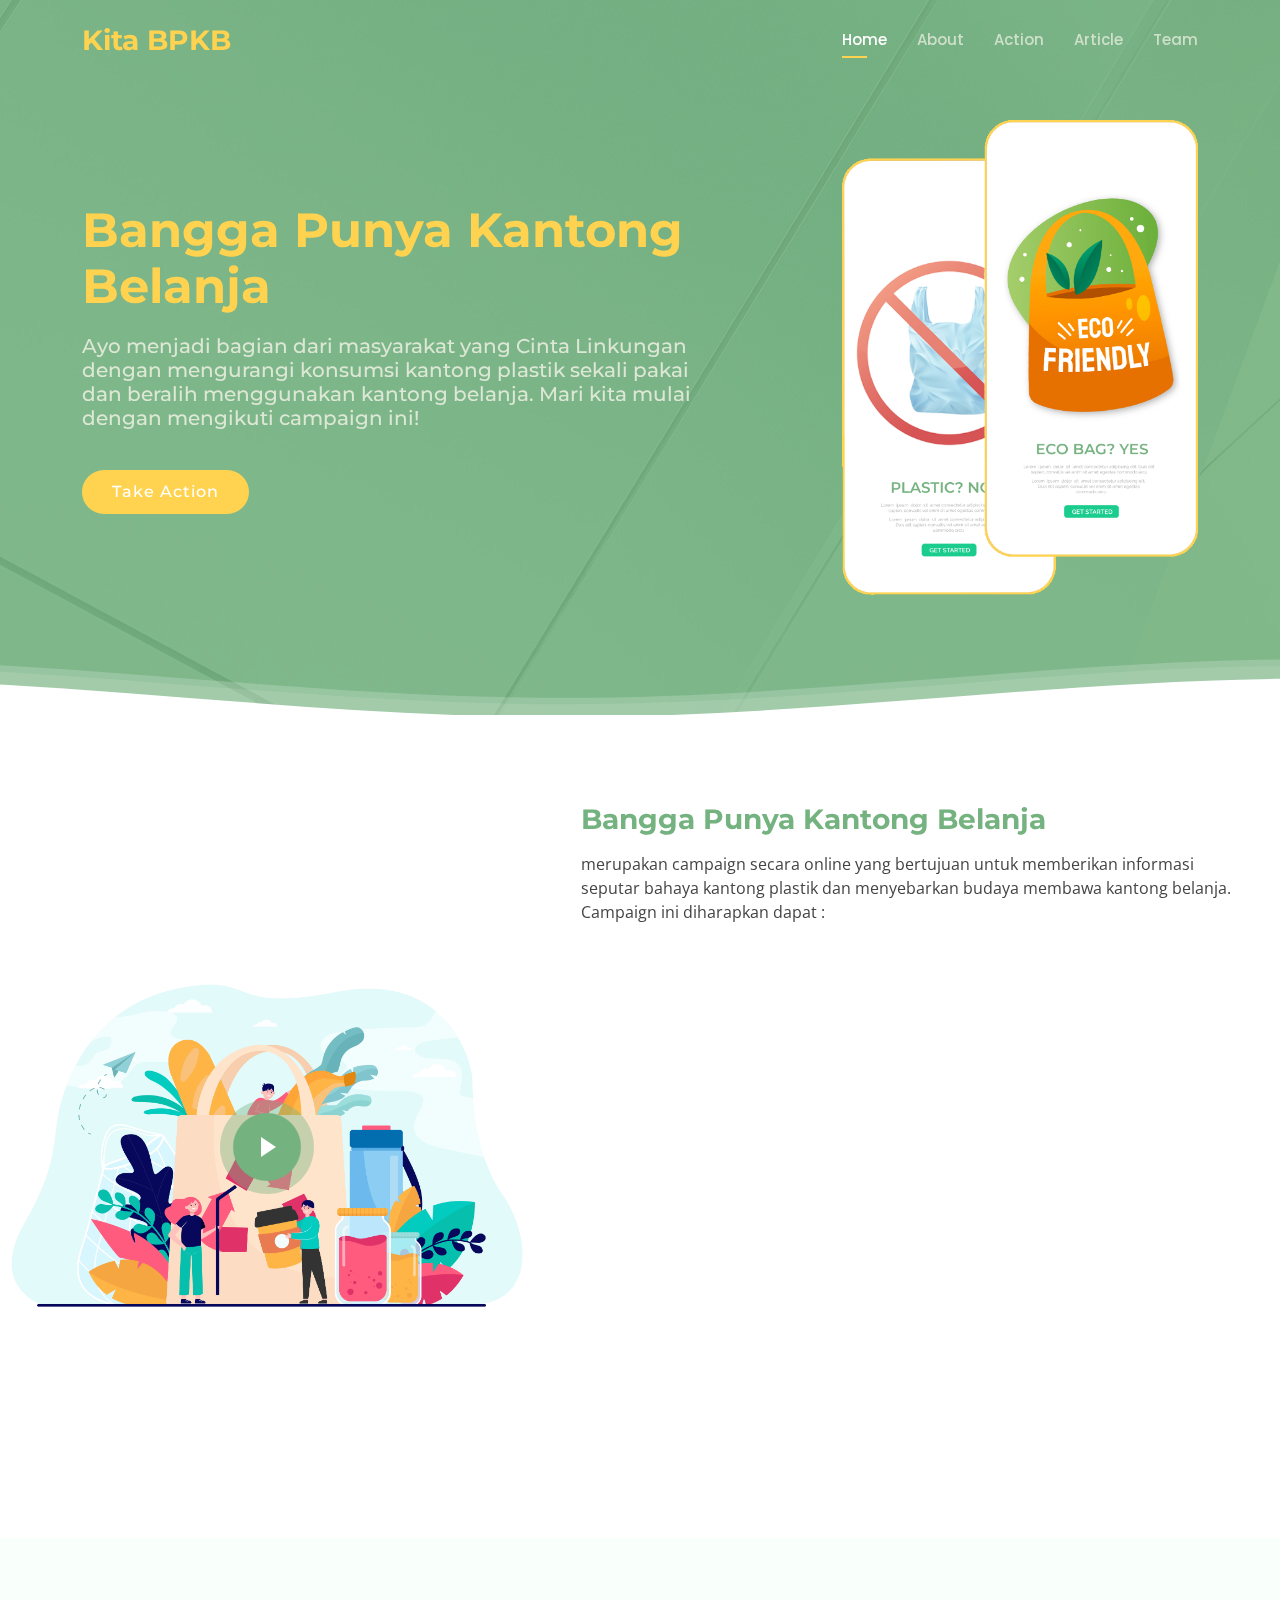
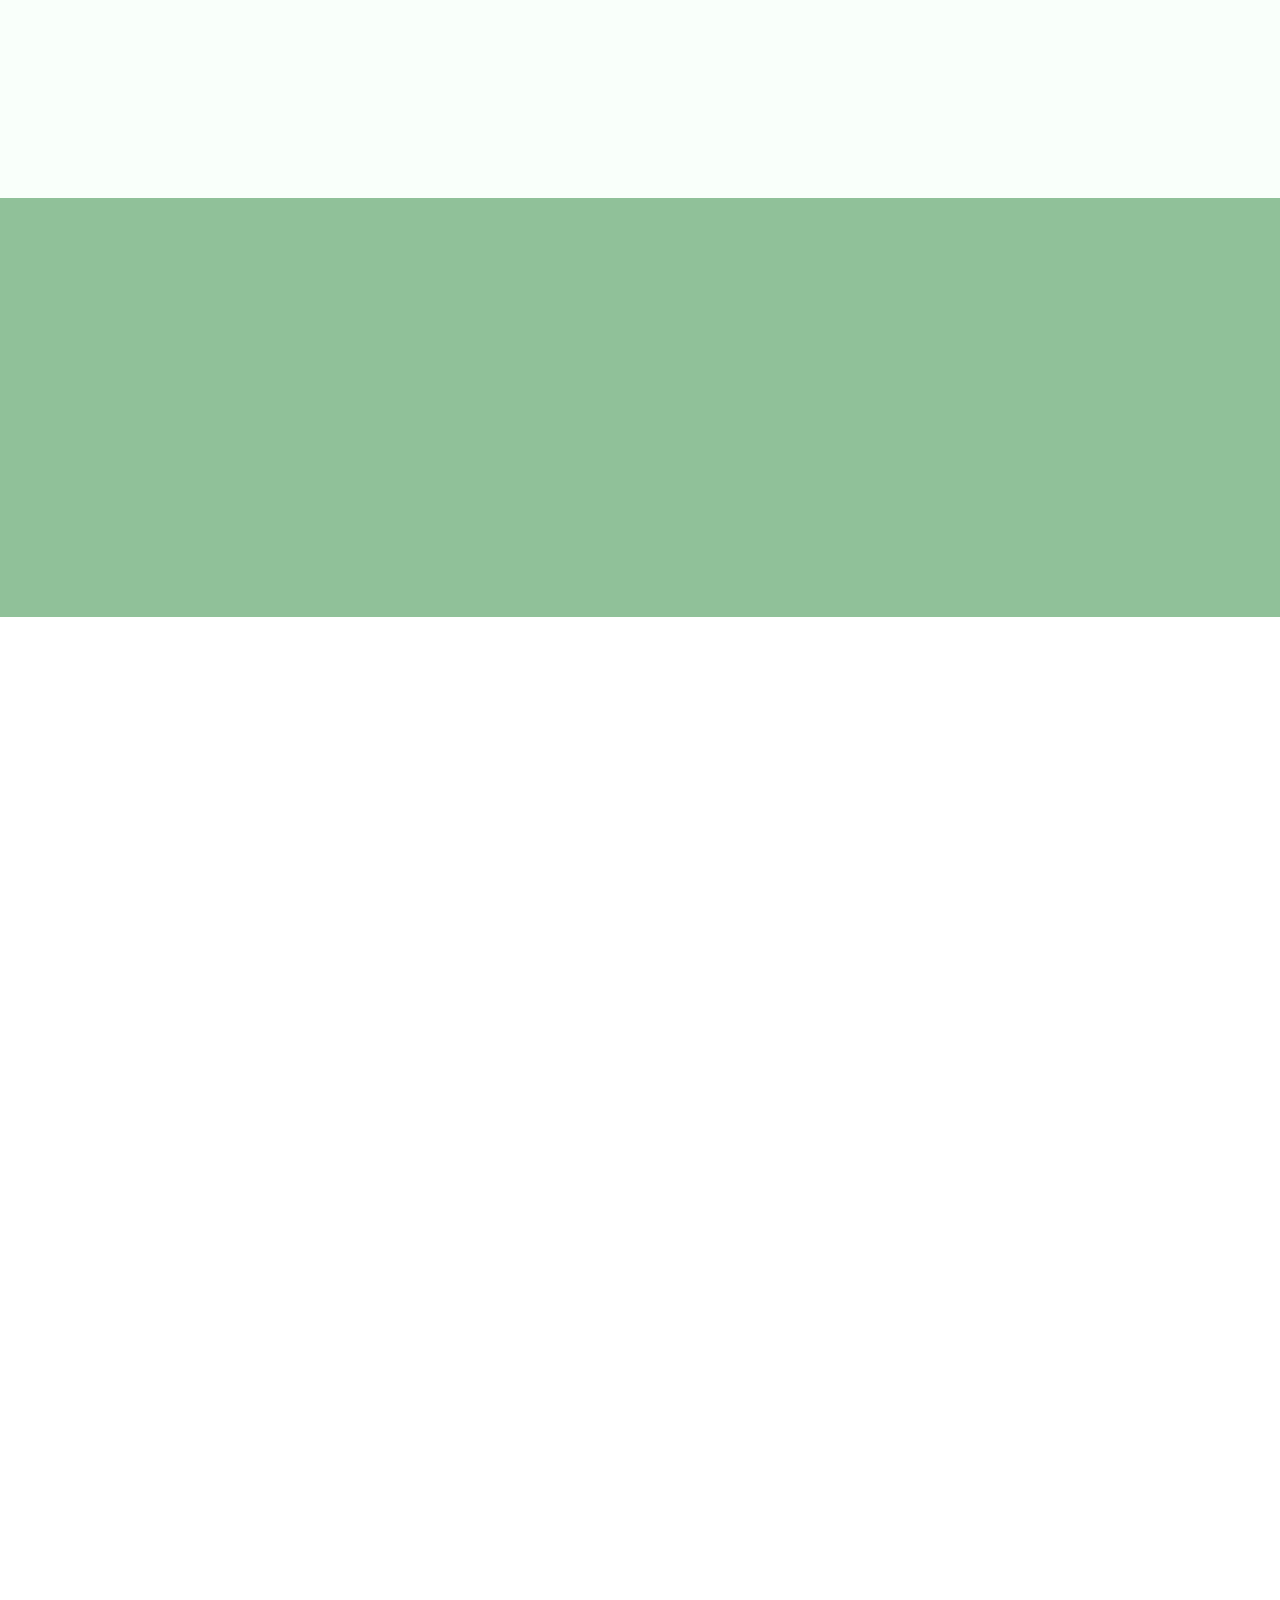
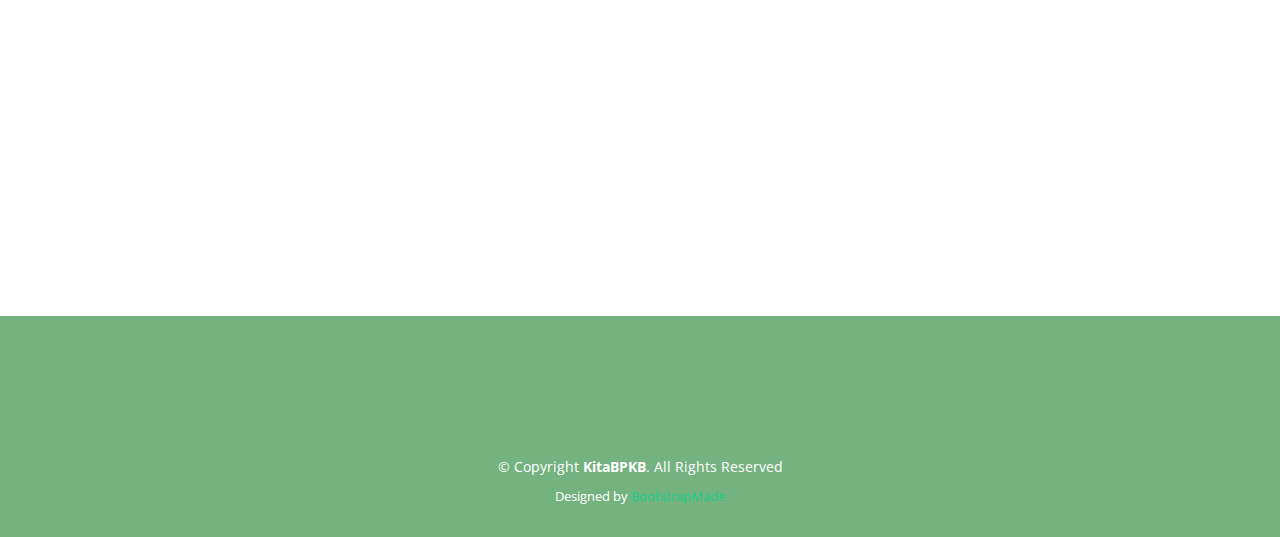
==== commit 52271b61: "renew visitor counter" ====
--- a/index.html
+++ b/index.html
@@ -447,9 +447,27 @@
   <footer id="footer">
     <div class="container">
       <br>
-      <div class="text-center">
-        <a href='https://www.symptoma.cz/cs/info/covid-19#info'>SARS-CoV-2</a> <script type='text/javascript' src='https://www.freevisitorcounters.com/auth.php?id=cea1210e75bdba047a240559a74f1d7c809a4fd3'></script>
-        <script type="text/javascript" src="https://www.freevisitorcounters.com/en/home/counter/919361/t/7"></script>
+      <div class="visco">
+        <div class="container">
+          <div class="row" data-aos="fade-left">
+            <div class="col-lg-5 col-md-6">
+
+            </div>
+            <div class="col-lg-2 col-md-6">
+              <div class="box">
+                <h6><b>Visistor Counter</b></h6>
+                <a href="https://www.webfreecounter.com/" target="_blank"><img src="https://www.webfreecounter.com/hit.php?id=gvppcxc&nd=6&style=5" border="0" alt="visitor counter"></a>
+                <div class="gallery-item">
+                  
+                </div>
+                <br>
+              </div>
+            </div>
+            <div class="col-lg-5 col-md-6">
+
+            </div>
+          </div>
+        </div>
       </div>
       <div class="copyright">
         &copy; Copyright <strong><span>KitaBPKB</span></strong>. All Rights Reserved
--- a/assets/css/style.css
+++ b/assets/css/style.css
@@ -283,7 +283,7 @@
   right: 0;
   left: 0;
   bottom: 0;
-  background: rgba(1, 3, 91, 0.9);
+  background: rgba(116, 178, 127, 0.9);
   transition: 0.3s;
   z-index: 999;
 }
@@ -311,10 +311,10 @@
 .navbar-mobile a, .navbar-mobile a:focus {
   padding: 10px 20px;
   font-size: 15px;
-  color: #0205a1;
+  color: #42804d;
 }
 .navbar-mobile a:hover, .navbar-mobile .active, .navbar-mobile li:hover > a {
-  color: #3f43fd;
+  color: #74B27F;
 }
 .navbar-mobile .getstarted, .navbar-mobile .getstarted:focus {
   margin: 15px;
@@ -1165,6 +1165,28 @@
 }
 
 /*--------------------------------------------------------------
+# Visitor Counter
+--------------------------------------------------------------*/
+.visco .box {
+  padding: 5px;
+  background: #fff;
+  text-align: center;
+  box-shadow: 0px 0px 4px rgba(0, 0, 0, 0.12);
+  border-radius: 5px;
+  position: relative;
+  overflow: hidden;
+}
+.visco h6 {
+  font-weight: 200;
+  margin: -10px -10px 10px -10px;
+  padding: 10px 10px;
+  font-size: 12px;
+  font-weight: 400;
+  color: #74B27F;
+  background: #fff;
+}
+
+/*--------------------------------------------------------------
 # F.A.Q
 --------------------------------------------------------------*/
 .faq .faq-list {
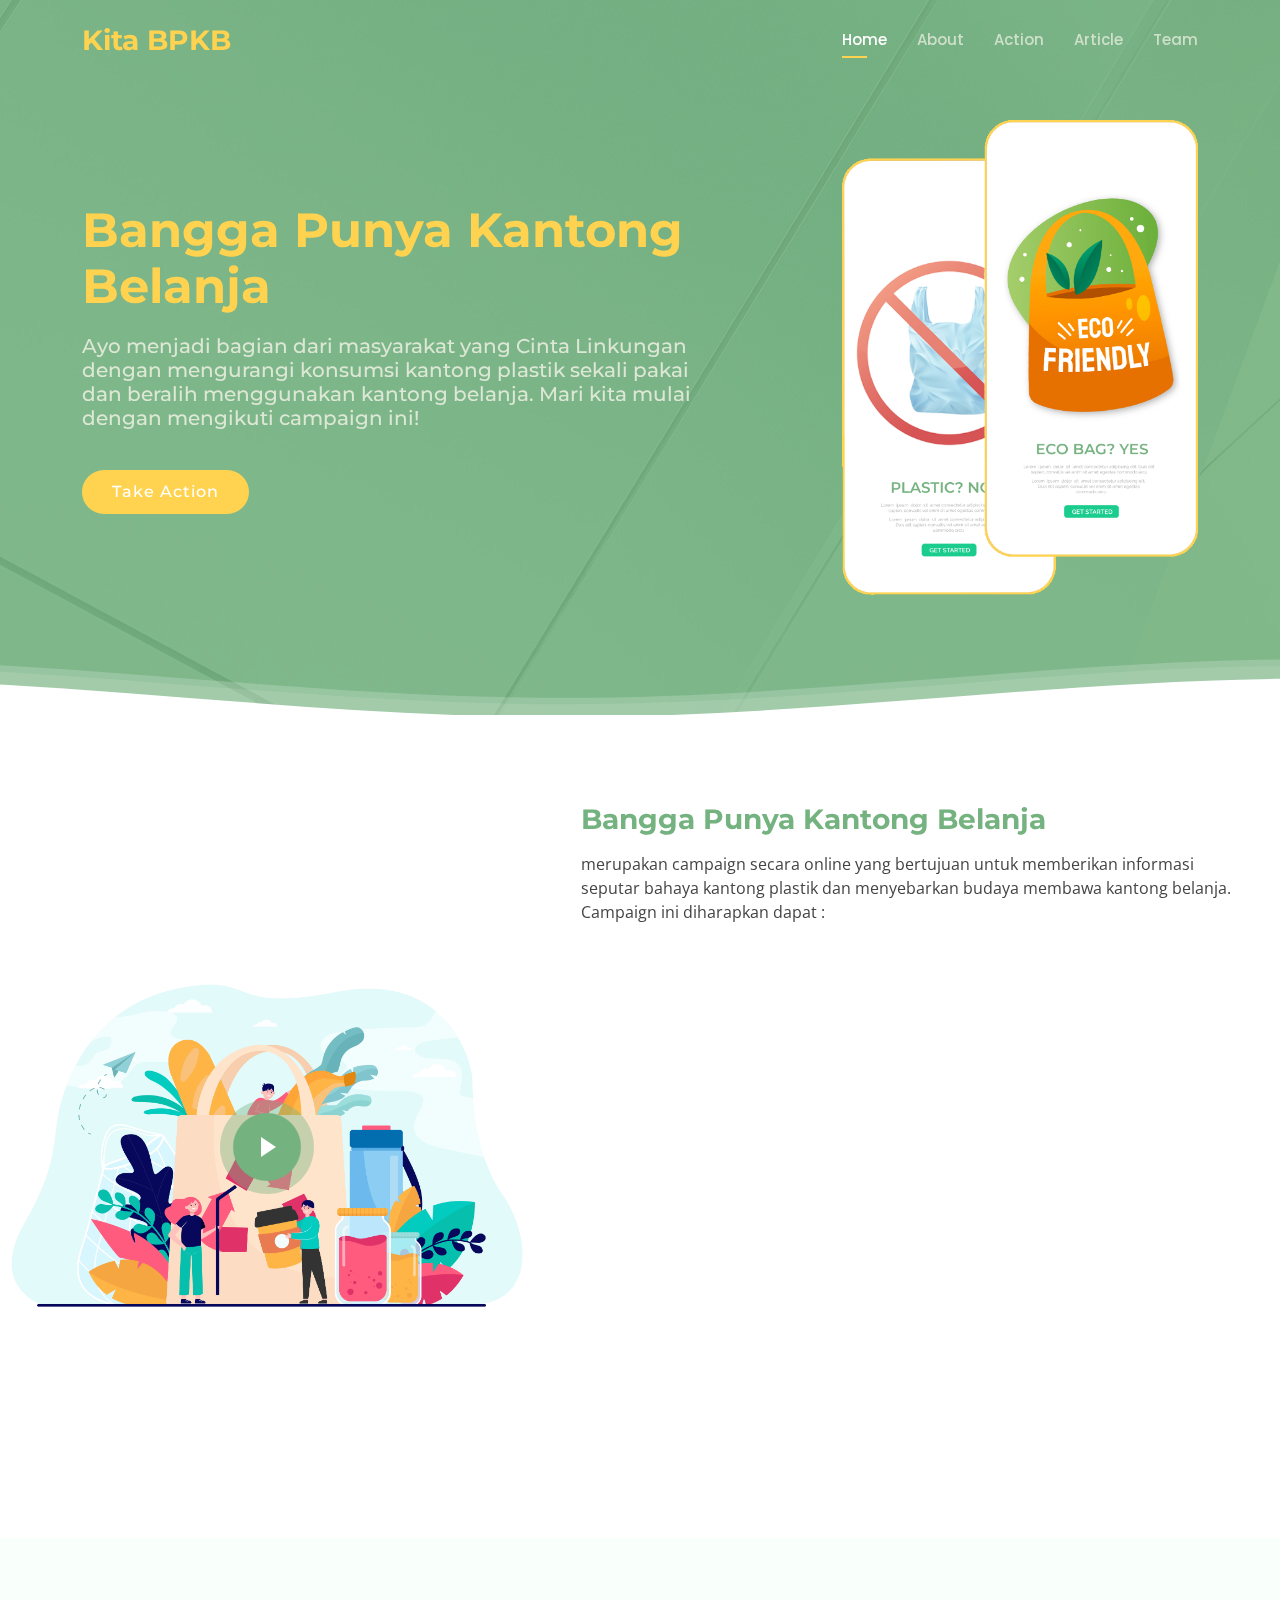
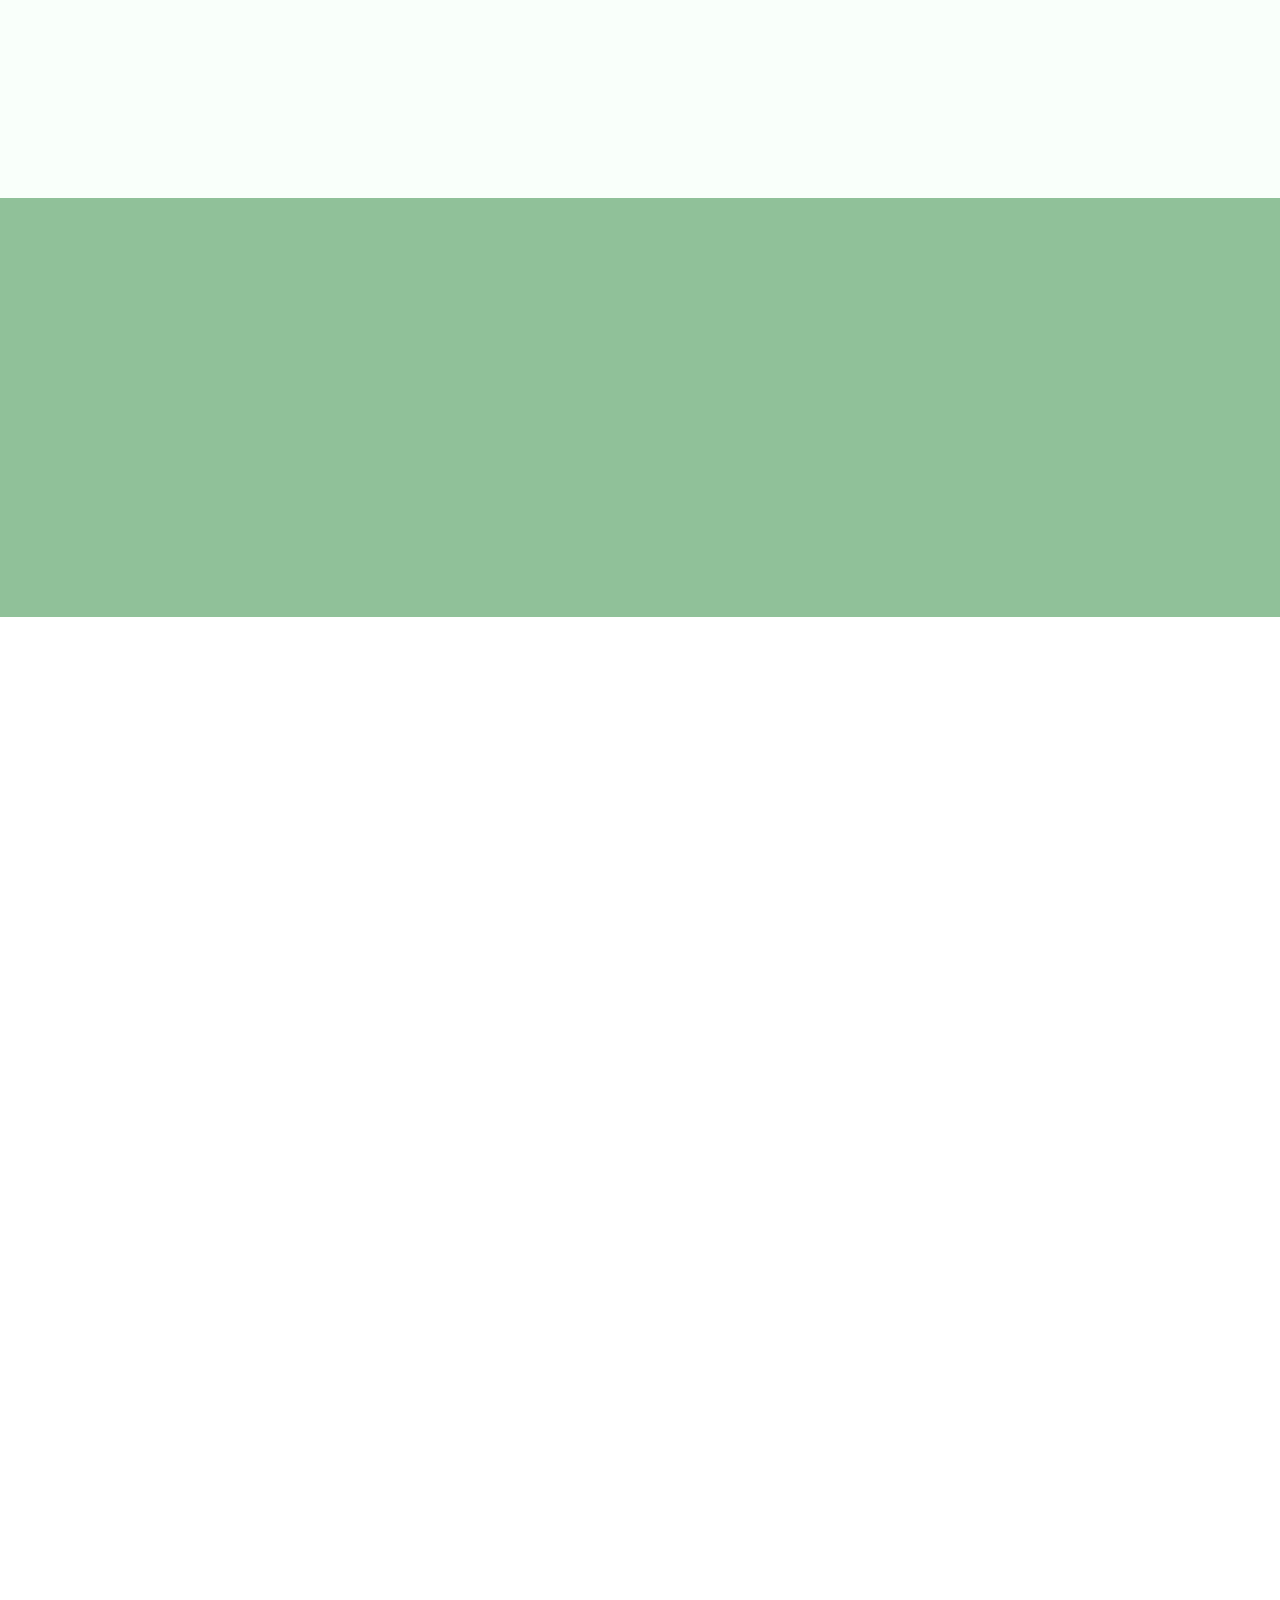
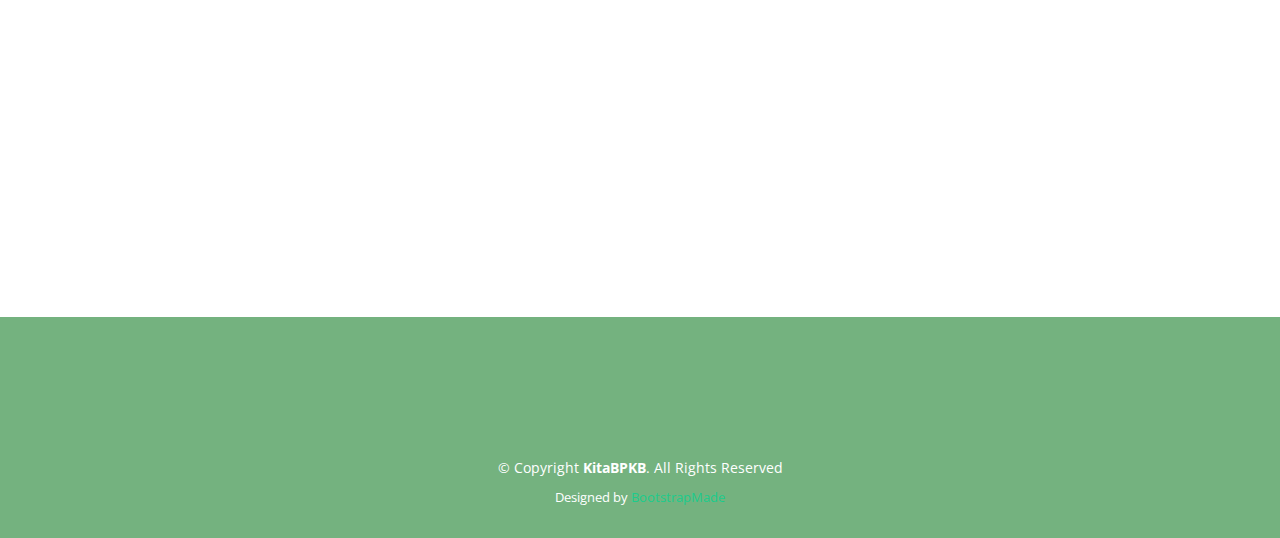
==== commit bf32dc47: "Update data" ====
--- a/index.html
+++ b/index.html
@@ -163,7 +163,7 @@
           <div class="col-lg-3 col-md-6">
             <div class="count-box">
               <i class="bi bi-instagram"></i>
-              <span data-purecounter-start="0" data-purecounter-end="41" data-purecounter-duration="1" class="purecounter"></span>
+              <span data-purecounter-start="0" data-purecounter-end="53" data-purecounter-duration="1" class="purecounter"></span>
               <p>Followers</p>
             </div>
           </div>
@@ -171,7 +171,7 @@
           <div class="col-lg-3 col-md-6 mt-5 mt-md-0">
             <div class="count-box">
               <i class="bi bi-heart"></i>
-              <span data-purecounter-start="0" data-purecounter-end="197" data-purecounter-duration="1" class="purecounter"></span>
+              <span data-purecounter-start="0" data-purecounter-end="422" data-purecounter-duration="1" class="purecounter"></span>
               <p>Likes</p>
             </div>
           </div>
@@ -179,7 +179,7 @@
           <div class="col-lg-3 col-md-6 mt-5 mt-lg-0">
             <div class="count-box">
               <i class="bi bi-eye"></i>
-              <span data-purecounter-start="0" data-purecounter-end="205" data-purecounter-duration="1" class="purecounter"></span>
+              <span data-purecounter-start="0" data-purecounter-end="5996" data-purecounter-duration="1" class="purecounter"></span>
               <p>Views</p>
             </div>
           </div>
@@ -226,7 +226,7 @@
 
             <div class="swiper-slide">
               <div class="testimonial-item">
-                <img src="assets/img/testimonials/Bayu.jpg" class="testimonial-img" alt="">
+                <img src="assets/img/testimonials/Bayu.png" class="testimonial-img" alt="">
                 <h3>Bayu Hagai Baharrudin Yoesoef</h3>
                 <p>
                   <i class="bx bxs-quote-alt-left quote-icon-left"></i>
@@ -380,7 +380,7 @@
 
           <div class="col-lg-3 col-md-6 mt-5 mt-lg-0">
             <div class="member" data-aos="zoom-in" data-aos-delay="300">
-              <div class="pic"><img src="assets/img/team/Bayu.jpg" class="img-fluid" alt=""></div>
+              <div class="pic"><img src="assets/img/team/Bayu.png" class="img-fluid" alt=""></div>
               <div class="member-info">
                 <h4>Bayu Hagai Baharrudin Yoesoef</h4>
                 <span>Divisi Program & Campaign</span>
